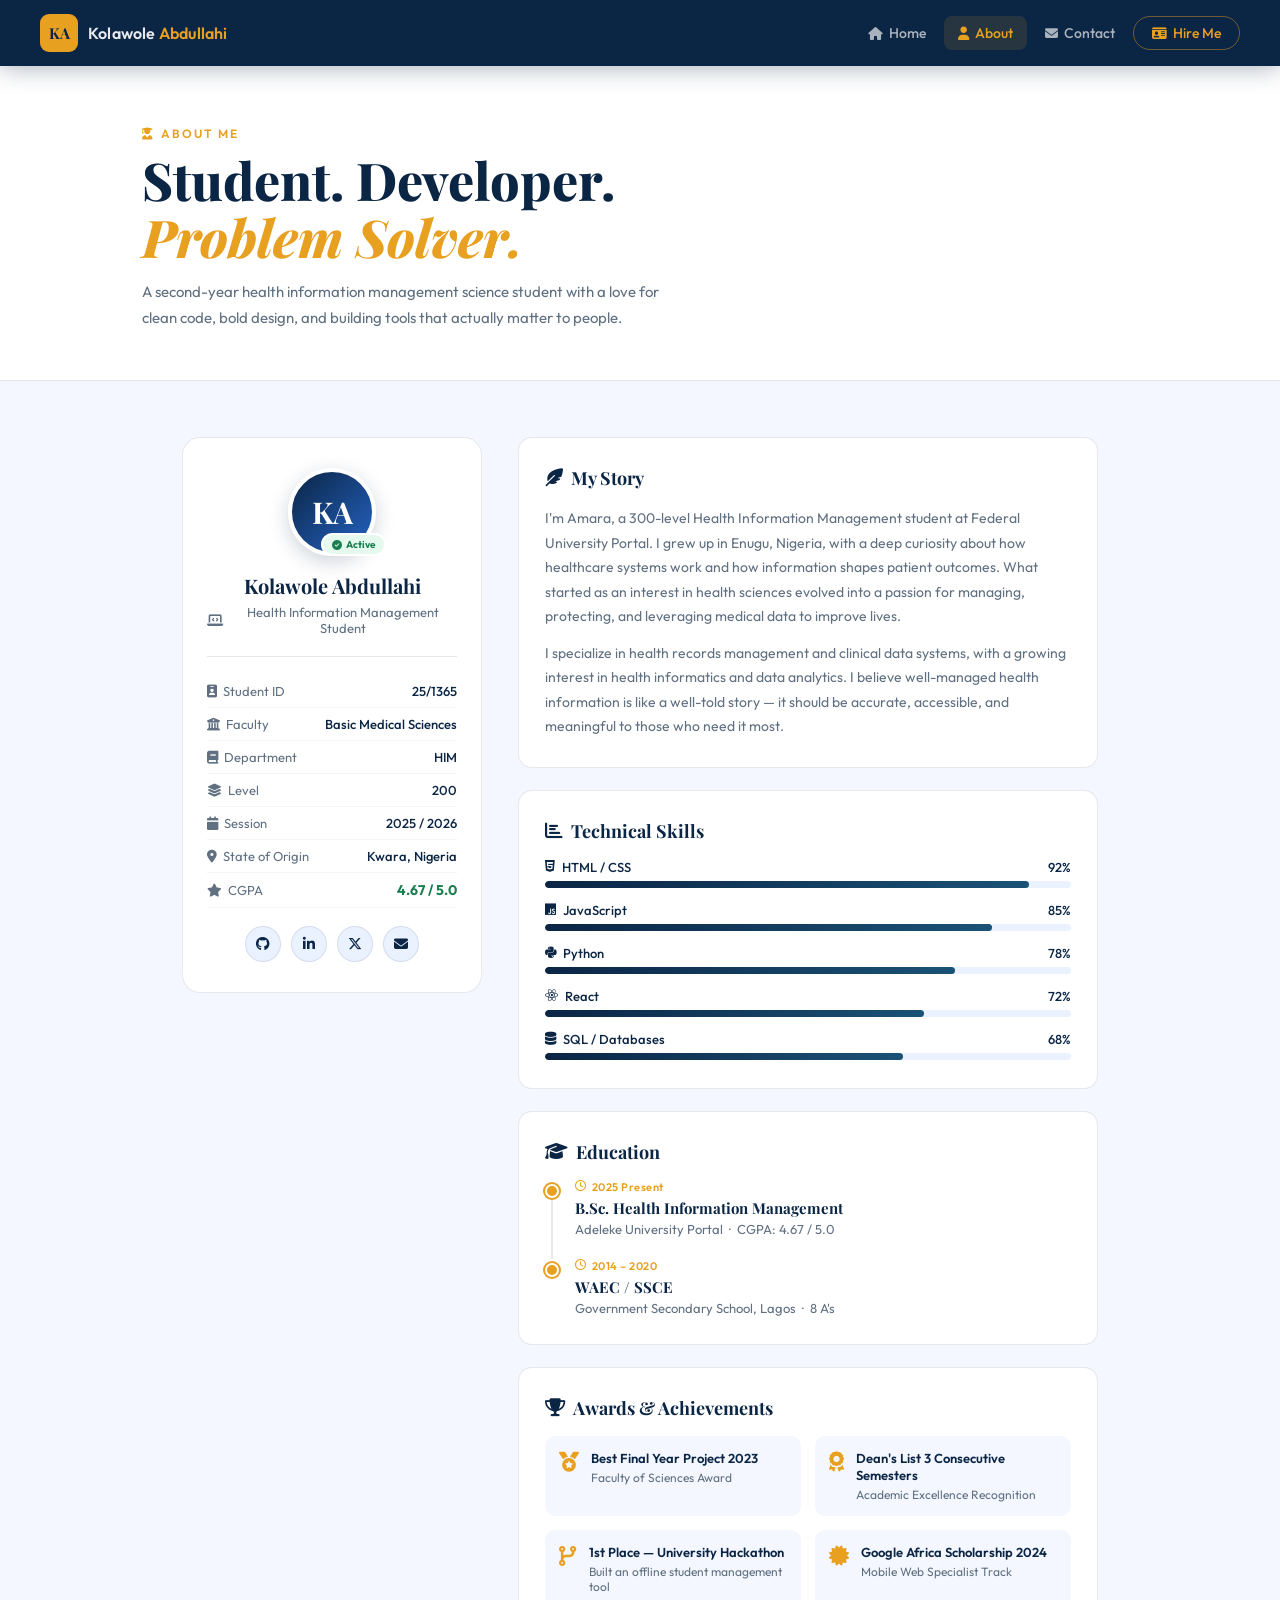
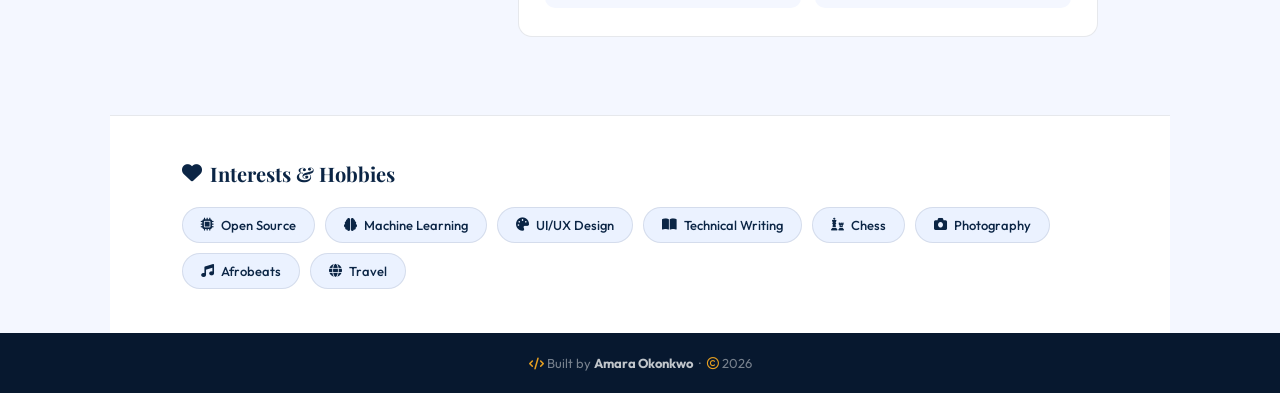
==== about.html @ b5faa494 "first commit" ====
<!DOCTYPE html>
<html lang="en">
<head>
  <meta charset="UTF-8" />
  <meta name="viewport" content="width=device-width, initial-scale=1.0"/>
  <title>About — Amara Okonkwo</title>
  <link rel="stylesheet" href="https://cdnjs.cloudflare.com/ajax/libs/font-awesome/6.5.0/css/all.min.css"/>
  <link href="https://fonts.googleapis.com/css2?family=Playfair+Display:wght@700;800&family=Outfit:wght@300;400;500;600&display=swap" rel="stylesheet"/>
  <link rel="stylesheet" href="style.css"/>
</head>
<body>
 
  <!-- NAV -->
  <nav class="navbar">
    <a href="index.html" class="logo">
      <div class="logo-mark">KA</div>
      <div class="logo-text">Kolawole <span>Abdullahi</span></div>
    </a>
    <ul class="nav-links">
      <li><a href="index.html"><i class="fa-solid fa-house"></i> Home</a></li>
      <li><a href="about.html" class="active"><i class="fa-solid fa-user"></i> About</a></li>
      <li><a href="contact.html"><i class="fa-solid fa-envelope"></i> Contact</a></li>
      <li><a href="contact.html" class="nav-btn"><i class="fa-solid fa-id-card"></i> Hire Me</a></li>
    </ul>
    <button class="burger" id="burger" onclick="toggleNav()" aria-label="Menu">
      <span></span><span></span><span></span>
    </button>
  </nav>
 
  <!-- Mobile Menu -->
  <div class="mobile-nav" id="mobileNav">
    <a href="index.html"><i class="fa-solid fa-house"></i> Home</a>
    <a href="about.html" class="active"><i class="fa-solid fa-user"></i> About</a>
    <a href="contact.html"><i class="fa-solid fa-envelope"></i> Contact</a>
    <div class="mobile-divider"></div>
    <a href="contact.html" class="mobile-btn"><i class="fa-solid fa-id-card"></i> Hire Me</a>
  </div>
 
  <!-- PAGE HERO -->
  <section class="page-hero">
    <div class="container">
      <p class="section-tag"><i class="fa-solid fa-user-graduate"></i> About Me</p>
      <h1 class="page-hero-title">Student. Developer.<br><em>Problem Solver.</em></h1>
      <p class="page-hero-sub">A second-year health information management science student with a love for clean code, bold design, and building tools that actually matter to people.</p>
    </div>
  </section>
 
  <!-- PROFILE SECTION -->
  <section class="profile-section">
    <div class="container profile-grid">
 
      <!-- Left: Identity Card -->
      <div class="profile-left">
        <div class="profile-card">
          <div class="profile-avatar-wrap">
            <div class="profile-avatar">KA</div>
            <div class="status-dot"><i class="fa-solid fa-circle-check"></i> Active</div>
          </div>
          <h2 class="profile-name">Kolawole Abdullahi</h2>
          <p class="profile-role"><i class="fa-solid fa-laptop-code"></i> Health Information Management Student</p>
 
          <div class="profile-details">
            <div class="detail-row">
              <span class="detail-label"><i class="fa-solid fa-id-badge"></i> Student ID</span>
              <span class="detail-val">25/1365</span>
            </div>
            <div class="detail-row">
              <span class="detail-label"><i class="fa-solid fa-building-columns"></i> Faculty</span>
              <span class="detail-val">Basic Medical Sciences</span>
            </div>
            <div class="detail-row">
              <span class="detail-label"><i class="fa-solid fa-book"></i> Department</span>
              <span class="detail-val">HIM</span>
            </div>
            <div class="detail-row">
              <span class="detail-label"><i class="fa-solid fa-layer-group"></i> Level</span>
              <span class="detail-val">200</span>
            </div>
            <div class="detail-row">
              <span class="detail-label"><i class="fa-solid fa-calendar"></i> Session</span>
              <span class="detail-val">2025 / 2026</span>
            </div>
            <div class="detail-row">
              <span class="detail-label"><i class="fa-solid fa-location-dot"></i> State of Origin</span>
              <span class="detail-val">Kwara, Nigeria</span>
            </div>
            <div class="detail-row">
              <span class="detail-label"><i class="fa-solid fa-star"></i> CGPA</span>
              <span class="detail-val cgpa">4.67 / 5.0</span>
            </div>
          </div>
 
          <div class="profile-socials">
            <a href="#" title="GitHub"><i class="fa-brands fa-github"></i></a>
            <a href="#" title="LinkedIn"><i class="fa-brands fa-linkedin-in"></i></a>
            <a href="#" title="Twitter/X"><i class="fa-brands fa-x-twitter"></i></a>
            <a href="mailto:amara@email.com" title="Email"><i class="fa-solid fa-envelope"></i></a>
          </div>
        </div>
      </div>
 
      <!-- Right: Bio & Details -->
      <div class="profile-right">
 
        <div class="bio-block">
          <h3><i class="fa-solid fa-feather-pointed"></i> My Story</h3>
          <p>I'm Amara, a 300-level Health Information Management student at Federal University Portal. I grew up in Enugu, Nigeria, with a deep curiosity about how healthcare systems work and how information shapes patient outcomes. What started as an interest in health sciences evolved into a passion for managing, protecting, and leveraging medical data to improve lives.</p>
<p>I specialize in health records management and clinical data systems, with a growing interest in health informatics and data analytics. I believe well-managed health information is like a well-told story — it should be accurate, accessible, and meaningful to those who need it most.</p>
        </div>
 
        <!-- Skills with progress -->
        <div class="skills-block">
          <h3><i class="fa-solid fa-chart-bar"></i> Technical Skills</h3>
          <div class="skill-bar-list">
            <div class="skill-bar-item">
              <div class="skill-bar-top">
                <span><i class="fa-brands fa-html5"></i> HTML / CSS</span>
                <span>92%</span>
              </div>
              <div class="bar-track"><div class="bar-fill" style="width:92%"></div></div>
            </div>
            <div class="skill-bar-item">
              <div class="skill-bar-top">
                <span><i class="fa-brands fa-js"></i> JavaScript</span>
                <span>85%</span>
              </div>
              <div class="bar-track"><div class="bar-fill" style="width:85%"></div></div>
            </div>
            <div class="skill-bar-item">
              <div class="skill-bar-top">
                <span><i class="fa-brands fa-python"></i> Python</span>
                <span>78%</span>
              </div>
              <div class="bar-track"><div class="bar-fill" style="width:78%"></div></div>
            </div>
            <div class="skill-bar-item">
              <div class="skill-bar-top">
                <span><i class="fa-brands fa-react"></i> React</span>
                <span>72%</span>
              </div>
              <div class="bar-track"><div class="bar-fill" style="width:72%"></div></div>
            </div>
            <div class="skill-bar-item">
              <div class="skill-bar-top">
                <span><i class="fa-solid fa-database"></i> SQL / Databases</span>
                <span>68%</span>
              </div>
              <div class="bar-track"><div class="bar-fill" style="width:68%"></div></div>
            </div>
          </div>
        </div>
 
        <!-- Education -->
        <div class="edu-block">
          <h3><i class="fa-solid fa-graduation-cap"></i> Education</h3>
          <div class="timeline">
            <div class="tl-item">
              <div class="tl-dot"></div>
              <div class="tl-body">
                <span class="tl-year"><i class="fa-regular fa-clock"></i> 2025  Present</span>
                <h4>B.Sc. Health Information Management</h4>
                <p>Adeleke University Portal &nbsp;·&nbsp; CGPA: 4.67 / 5.0</p>
              </div>
            </div>
            <div class="tl-item">
              <div class="tl-dot"></div>
              <div class="tl-body">
                <span class="tl-year"><i class="fa-regular fa-clock"></i> 2014 – 2020</span>
                <h4>WAEC / SSCE</h4>
                <p>Government Secondary School, Lagos &nbsp;·&nbsp; 8 A's</p>
              </div>
            </div>
          </div>
        </div>
 
        <!-- Achievements -->
        <div class="achieve-block">
          <h3><i class="fa-solid fa-trophy"></i> Awards & Achievements</h3>
          <div class="achieve-grid">
            <div class="achieve-item">
              <i class="fa-solid fa-medal"></i>
              <div>
                <h4>Best Final Year Project 2023</h4>
                <p>Faculty of Sciences Award</p>
              </div>
            </div>
            <div class="achieve-item">
              <i class="fa-solid fa-award"></i>
              <div>
                <h4>Dean's List  3 Consecutive Semesters</h4>
                <p>Academic Excellence Recognition</p>
              </div>
            </div>
            <div class="achieve-item">
              <i class="fa-solid fa-code-branch"></i>
              <div>
                <h4>1st Place — University Hackathon</h4>
                <p>Built an offline student management tool</p>
              </div>
            </div>
            <div class="achieve-item">
              <i class="fa-solid fa-certificate"></i>
              <div>
                <h4>Google Africa Scholarship 2024</h4>
                <p>Mobile Web Specialist Track</p>
              </div>
            </div>
          </div>
        </div>
 
      </div>
    </div>
  </section>
 
  <!-- INTERESTS -->
  <section class="interests-section">
    <div class="container">
      <h3><i class="fa-solid fa-heart"></i> Interests & Hobbies</h3>
      <div class="interests-grid">
        <div class="interest-chip"><i class="fa-solid fa-microchip"></i> Open Source</div>
        <div class="interest-chip"><i class="fa-solid fa-brain"></i> Machine Learning</div>
        <div class="interest-chip"><i class="fa-solid fa-palette"></i> UI/UX Design</div>
        <div class="interest-chip"><i class="fa-solid fa-book-open"></i> Technical Writing</div>
        <div class="interest-chip"><i class="fa-solid fa-chess"></i> Chess</div>
        <div class="interest-chip"><i class="fa-solid fa-camera"></i> Photography</div>
        <div class="interest-chip"><i class="fa-solid fa-music"></i> Afrobeats</div>
        <div class="interest-chip"><i class="fa-solid fa-globe"></i> Travel</div>
      </div>
    </div>
  </section>
 
  <footer class="footer">
    <p><i class="fa-solid fa-code"></i> Built by <strong>Amara Okonkwo</strong> &nbsp;·&nbsp; <i class="fa-regular fa-copyright"></i> 2026</p>
  </footer>
 
  <script src="nav.js"></script>
</body>
</html>
---- style.css ----
/* ═══════════════════════════════════════════
   STUDENT PORTFOLIO — SHARED STYLESHEET
   ═══════════════════════════════════════════ */
 
   @import url('https://fonts.googleapis.com/css2?family=Playfair+Display:wght@700;800&family=Outfit:wght@300;400;500;600&display=swap');
 
   *, *::before, *::after { margin: 0; padding: 0; box-sizing: border-box; }
    
   :root {
     --navy:       #0B2545;
     --blue:       #1A5276;
     --accent:     #E8A020;
     --accent-lt:  #f5b942;
     --light:      #EBF2FF;
     --white:      #ffffff;
     --bg:         #F4F7FF;
     --text:       #0D1B2A;
     --muted:      #607080;
     --border:     rgba(11,37,69,0.1);
     --nav-h:      66px;
     --radius:     14px;
     --shadow:     0 6px 28px rgba(11,37,69,0.1);
   }
    
   html { scroll-behavior: smooth; }
    
   body {
     font-family: 'Outfit', sans-serif;
     background: var(--bg);
     color: var(--text);
     min-height: 100vh;
   }
    
   a { text-decoration: none; color: inherit; }
    
   .container {
     max-width: 1060px;
     margin: 0 auto;
     padding: 0 2rem;
   }
    
   /* ─── NAVBAR ─── */
   .navbar {
     height: var(--nav-h);
     background: var(--navy);
     display: flex;
     align-items: center;
     justify-content: space-between;
     padding: 0 2.5rem;
     position: sticky;
     top: 0;
     z-index: 1000;
     box-shadow: 0 2px 24px rgba(11,37,69,0.35);
   }
    
   .logo {
     display: flex;
     align-items: center;
     gap: 10px;
   }
    
   .logo-mark {
     width: 38px;
     height: 38px;
     background: var(--accent);
     border-radius: 9px;
     display: flex;
     align-items: center;
     justify-content: center;
     font-family: 'Playfair Display', serif;
     font-weight: 700;
     font-size: 15px;
     color: var(--navy);
     flex-shrink: 0;
   }
    
   .logo-text {
     font-family: 'Outfit', sans-serif;
     font-weight: 600;
     font-size: 16px;
     color: rgba(255,255,255,0.9);
     letter-spacing: 0.2px;
   }
    
   .logo-text span {
     color: var(--accent);
   }
    
   .nav-links {
     display: flex;
     align-items: center;
     gap: 4px;
     list-style: none;
   }
    
   .nav-links a {
     font-size: 14px;
     font-weight: 500;
     color: rgba(255,255,255,0.65);
     padding: 8px 14px;
     border-radius: 8px;
     transition: all 0.2s;
     display: flex;
     align-items: center;
     gap: 6px;
   }
    
   .nav-links a i { font-size: 13px; }
    
   .nav-links a:hover {
     color: var(--white);
     background: rgba(255,255,255,0.08);
   }
    
   .nav-links a.active {
     color: var(--accent);
     background: rgba(232,160,32,0.12);
   }
    
   .nav-btn {
     border: 1px solid rgba(232,160,32,0.45) !important;
     color: var(--accent) !important;
     border-radius: 50px !important;
     padding: 7px 18px !important;
   }
    
   .nav-btn:hover {
     background: var(--accent) !important;
     color: var(--navy) !important;
     border-color: var(--accent) !important;
   }
    
   .active-btn {
     background: var(--accent) !important;
     color: var(--navy) !important;
     border-color: var(--accent) !important;
   }
    
   /* Hamburger */
   .burger {
     display: none;
     flex-direction: column;
     gap: 5px;
     background: none;
     border: none;
     cursor: pointer;
     padding: 8px;
     border-radius: 8px;
     transition: background 0.2s;
   }
    
   .burger:hover { background: rgba(255,255,255,0.08); }
    
   .burger span {
     display: block;
     width: 22px;
     height: 2px;
     background: var(--white);
     border-radius: 2px;
     transition: all 0.3s ease;
     transform-origin: center;
   }
    
   .burger.open span:nth-child(1) { transform: translateY(7px) rotate(45deg); }
   .burger.open span:nth-child(2) { opacity: 0; transform: scaleX(0); }
   .burger.open span:nth-child(3) { transform: translateY(-7px) rotate(-45deg); }
    
   /* Mobile Nav */
   .mobile-nav {
     display: none;
     flex-direction: column;
     gap: 4px;
     background: var(--navy);
     padding: 14px 1.5rem 24px;
     border-top: 1px solid rgba(255,255,255,0.07);
     position: fixed;
     top: var(--nav-h);
     left: 0; right: 0;
     z-index: 999;
     animation: slideDown 0.22s ease;
   }
    
   .mobile-nav.open { display: flex; }
    
   @keyframes slideDown {
     from { opacity: 0; transform: translateY(-6px); }
     to   { opacity: 1; transform: translateY(0); }
   }
    
   .mobile-nav a {
     font-size: 15px;
     font-weight: 500;
     color: rgba(255,255,255,0.72);
     padding: 13px 14px;
     border-radius: 10px;
     display: flex;
     align-items: center;
     gap: 10px;
     transition: all 0.2s;
   }
    
   .mobile-nav a:hover, .mobile-nav a.active {
     background: rgba(255,255,255,0.08);
     color: var(--white);
   }
    
   .mobile-nav a.active { color: var(--accent); }
    
   .mobile-divider {
     height: 1px;
     background: rgba(255,255,255,0.08);
     margin: 6px 0;
   }
    
   .mobile-btn {
     background: rgba(232,160,32,0.12) !important;
     border: 1px solid rgba(232,160,32,0.4) !important;
     color: var(--accent) !important;
     border-radius: 50px !important;
     justify-content: center !important;
   }
    
   /* ─── BUTTONS ─── */
   .btn-primary {
     display: inline-flex;
     align-items: center;
     gap: 8px;
     background: var(--accent);
     color: var(--navy);
     font-family: 'Outfit', sans-serif;
     font-size: 14px;
     font-weight: 600;
     padding: 12px 26px;
     border-radius: 50px;
     border: none;
     cursor: pointer;
     transition: all 0.2s;
     letter-spacing: 0.2px;
   }
    
   .btn-primary:hover {
     background: var(--accent-lt);
     transform: translateY(-2px);
     box-shadow: 0 8px 24px rgba(232,160,32,0.3);
   }
    
   .btn-ghost {
     display: inline-flex;
     align-items: center;
     gap: 8px;
     background: transparent;
     color: var(--white);
     font-family: 'Outfit', sans-serif;
     font-size: 14px;
     font-weight: 500;
     padding: 12px 26px;
     border-radius: 50px;
     border: 1px solid rgba(255,255,255,0.35);
     cursor: pointer;
     transition: all 0.2s;
   }
    
   .btn-ghost:hover {
     background: rgba(255,255,255,0.1);
     border-color: rgba(255,255,255,0.6);
   }
    
   /* ─── SECTION LABELS ─── */
   .section-tag {
     font-size: 12px;
     font-weight: 600;
     letter-spacing: 2px;
     text-transform: uppercase;
     color: var(--accent);
     display: flex;
     align-items: center;
     gap: 6px;
     margin-bottom: 10px;
   }
    
   .section-title {
     font-family: 'Playfair Display', serif;
     font-size: clamp(26px, 4vw, 36px);
     font-weight: 700;
     color: var(--navy);
     line-height: 1.2;
     margin-bottom: 12px;
   }
    
   /* ─── HOME: HERO ─── */
   .hero {
     background: linear-gradient(140deg, var(--navy) 0%, #1a3a6e 55%, #1A5276 100%);
     padding: 80px 2.5rem 90px;
     position: relative;
     overflow: hidden;
   }
    
   .hero-bg-shapes { position: absolute; inset: 0; pointer-events: none; }
    
   .shape {
     position: absolute;
     border-radius: 50%;
     opacity: 0.07;
     background: var(--accent);
   }
    
   .shape-1 { width: 360px; height: 360px; top: -80px; right: -60px; }
   .shape-2 { width: 200px; height: 200px; bottom: -50px; left: 8%; background: #fff; }
    
   .hero-inner {
     max-width: 1060px;
     margin: 0 auto;
     display: grid;
     grid-template-columns: 1.1fr 0.9fr;
     gap: 60px;
     align-items: center;
     position: relative;
     z-index: 1;
   }
    
   .hero-tag {
     display: inline-flex;
     align-items: center;
     gap: 7px;
     font-size: 12px;
     font-weight: 600;
     letter-spacing: 1.5px;
     text-transform: uppercase;
     color: var(--accent-lt);
     background: rgba(232,160,32,0.15);
     border: 1px solid rgba(232,160,32,0.3);
     padding: 5px 14px;
     border-radius: 50px;
     margin-bottom: 22px;
   }
    
   .hero-content h1 {
     font-family: 'Playfair Display', serif;
     font-size: clamp(38px, 5.5vw, 62px);
     font-weight: 800;
     color: var(--white);
     line-height: 1.1;
     margin-bottom: 20px;
   }
    
   .hero-content h1 em {
     font-style: italic;
     color: var(--accent);
   }
    
   .hero-sub {
     font-size: 15px;
     color: rgba(255,255,255,0.68);
     line-height: 1.75;
     max-width: 480px;
     margin-bottom: 34px;
   }
    
   .hero-actions {
     display: flex;
     gap: 12px;
     flex-wrap: wrap;
     margin-bottom: 30px;
   }
    
   .hero-socials {
     display: flex;
     gap: 10px;
   }
    
   .hero-socials a {
     width: 38px;
     height: 38px;
     border-radius: 50%;
     background: rgba(255,255,255,0.08);
     border: 1px solid rgba(255,255,255,0.15);
     display: flex;
     align-items: center;
     justify-content: center;
     color: rgba(255,255,255,0.65);
     font-size: 15px;
     transition: all 0.2s;
   }
    
   .hero-socials a:hover {
     background: var(--accent);
     color: var(--navy);
     border-color: var(--accent);
   }
    
   /* ─── HERO PHOTO ─── */
   .hero-photo-wrap {
     display: flex;
     flex-direction: column;
     gap: 14px;
     align-items: center;
   }
    
   .hero-photo-frame {
     position: relative;
     width: 300px;
     height: 360px;
     border-radius: 24px;
     overflow: hidden;
     box-shadow: 0 30px 70px rgba(0,0,0,0.4);
     border: 3px solid rgba(255,255,255,0.15);
     background: rgba(255,255,255,0.05);
     flex-shrink: 0;
   }
    
   /* Decorative corner accent */
   .hero-photo-frame::before {
     content: '';
     position: absolute;
     top: -2px; right: -2px;
     width: 60px; height: 60px;
     border-top: 4px solid var(--accent);
     border-right: 4px solid var(--accent);
     border-radius: 0 24px 0 0;
     z-index: 2;
     pointer-events: none;
   }
    
   .hero-photo-frame::after {
     content: '';
     position: absolute;
     bottom: -2px; left: -2px;
     width: 60px; height: 60px;
     border-bottom: 4px solid var(--accent);
     border-left: 4px solid var(--accent);
     border-radius: 0 0 0 24px;
     z-index: 2;
     pointer-events: none;
   }
    
   .hero-photo {
     width: 100%;
     height: 100%;
     object-fit: cover;
     object-position: top center;
     display: block;
   }
    
   /* Shown when photo is missing */
   .hero-photo-placeholder {
     display: none;
     flex-direction: column;
     align-items: center;
     justify-content: center;
     height: 100%;
     gap: 10px;
     color: rgba(255,255,255,0.5);
     text-align: center;
     padding: 20px;
   }
    
   .hero-photo-placeholder i {
     font-size: 40px;
     color: var(--accent);
     opacity: 0.7;
   }
    
   .hero-photo-placeholder span {
     font-size: 13px;
     font-weight: 500;
     color: rgba(255,255,255,0.65);
   }
    
   .hero-photo-placeholder small {
     font-size: 11px;
     color: rgba(255,255,255,0.38);
   }
    
   .hero-photo-placeholder code {
     background: rgba(255,255,255,0.1);
     padding: 2px 6px;
     border-radius: 4px;
     font-family: monospace;
     font-size: 11px;
     color: var(--accent-lt);
   }
    
   /* Badge overlaid on photo */
   .photo-badge {
     position: absolute;
     bottom: 14px;
     left: 50%;
     transform: translateX(-50%);
     background: rgba(22, 101, 52, 0.92);
     backdrop-filter: blur(6px);
     color: #bbf7d0;
     font-size: 11px;
     font-weight: 700;
     padding: 6px 14px;
     border-radius: 50px;
     white-space: nowrap;
     display: flex;
     align-items: center;
     gap: 5px;
     z-index: 3;
   }
    
   /* Mini ID info strip below photo */
   .hero-id-mini {
     background: rgba(255,255,255,0.08);
     border: 1px solid rgba(255,255,255,0.12);
     border-radius: 14px;
     padding: 14px 18px;
     display: flex;
     gap: 20px;
     width: 100%;
     max-width: 300px;
     justify-content: space-between;
   }
    
   .id-mini-left, .id-mini-right {
     display: flex;
     flex-direction: column;
     gap: 3px;
   }
    
   .id-mini-label {
     font-size: 10px;
     font-weight: 600;
     letter-spacing: 0.8px;
     text-transform: uppercase;
     color: rgba(255,255,255,0.45);
     display: flex;
     align-items: center;
     gap: 4px;
   }
    
   .hero-id-mini strong {
     font-size: 13px;
     font-weight: 600;
     color: var(--white);
   }
    
   /* ─── SKILLS SECTION ─── */
   .skills-section {
     background: var(--white);
     padding: 50px 0;
     border-bottom: 1px solid var(--border);
   }
    
   .skills-grid {
     display: flex;
     flex-wrap: wrap;
     gap: 10px;
     margin-top: 24px;
   }
    
   .skill-chip {
     display: inline-flex;
     align-items: center;
     gap: 7px;
     background: var(--light);
     color: var(--navy);
     font-size: 13px;
     font-weight: 600;
     padding: 9px 18px;
     border-radius: 50px;
     border: 1px solid rgba(11,37,69,0.1);
     transition: all 0.2s;
     cursor: default;
   }
    
   .skill-chip:hover {
     background: var(--navy);
     color: var(--white);
     border-color: var(--navy);
   }
    
   /* ─── PROJECTS ─── */
   .projects-section {
     padding: 64px 0;
   }
    
   .projects-grid {
     display: grid;
     grid-template-columns: repeat(auto-fit, minmax(280px, 1fr));
     gap: 22px;
     margin-top: 36px;
   }
    
   .project-card {
     background: var(--white);
     border-radius: var(--radius);
     border: 1px solid var(--border);
     overflow: hidden;
     transition: transform 0.2s, box-shadow 0.2s;
     display: flex;
     flex-direction: column;
   }
    
   .project-card:hover {
     transform: translateY(-4px);
     box-shadow: var(--shadow);
   }
    
   /* Project thumbnail */
   .project-thumb {
     position: relative;
     width: 100%;
     height: 180px;
     background: var(--light);
     overflow: hidden;
   }
    
   .project-thumb img {
     width: 100%;
     height: 100%;
     object-fit: cover;
     display: block;
     transition: transform 0.35s ease;
   }
    
   .project-card:hover .project-thumb img {
     transform: scale(1.04);
   }
    
   /* Shown when no screenshot provided */
   .project-thumb-placeholder {
     display: none;
     flex-direction: column;
     align-items: center;
     justify-content: center;
     height: 100%;
     gap: 8px;
     color: var(--muted);
     background: var(--light);
   }
    
   .project-thumb-placeholder i { font-size: 30px; color: var(--navy); opacity: 0.3; }
   .project-thumb-placeholder span { font-size: 12px; font-weight: 500; opacity: 0.6; }
    
   /* Category icon badge on thumbnail */
   .project-thumb-icon {
     position: absolute;
     top: 12px; right: 12px;
     width: 36px; height: 36px;
     background: var(--navy);
     color: var(--white);
     border-radius: 9px;
     display: flex;
     align-items: center;
     justify-content: center;
     font-size: 15px;
     box-shadow: 0 4px 12px rgba(11,37,69,0.3);
     z-index: 1;
   }
    
   .project-body {
     padding: 22px 22px 20px;
     flex: 1;
     display: flex;
     flex-direction: column;
   }
    
   .project-body h3 {
     font-family: 'Playfair Display', serif;
     font-size: 18px;
     font-weight: 700;
     color: var(--navy);
     margin-bottom: 9px;
   }
    
   .project-body p {
     font-size: 13px;
     color: var(--muted);
     line-height: 1.65;
     margin-bottom: 16px;
     flex: 1;
   }
    
   .project-tags {
     display: flex;
     flex-wrap: wrap;
     gap: 6px;
     margin-bottom: 16px;
   }
    
   .project-tags span {
     font-size: 11px;
     font-weight: 600;
     background: var(--light);
     color: var(--blue);
     padding: 3px 10px;
     border-radius: 50px;
   }
    
   .project-link {
     font-size: 13px;
     font-weight: 600;
     color: var(--accent);
     display: inline-flex;
     align-items: center;
     gap: 6px;
     transition: gap 0.2s;
   }
    
   .project-link:hover { gap: 10px; }
    
   /* ─── CTA BANNER ─── */
   .cta-banner {
     background: var(--navy);
     padding: 50px 2.5rem;
   }
    
   .cta-inner {
     display: flex;
     align-items: center;
     justify-content: space-between;
     gap: 24px;
     flex-wrap: wrap;
   }
    
   .cta-inner h2 {
     font-family: 'Playfair Display', serif;
     font-size: 24px;
     font-weight: 700;
     color: var(--white);
     margin-bottom: 6px;
     display: flex;
     align-items: center;
     gap: 10px;
   }
    
   .cta-inner p {
     font-size: 14px;
     color: rgba(255,255,255,0.6);
   }
    
   /* ─── PAGE HERO (About / Contact) ─── */
   .page-hero {
     background: var(--white);
     border-bottom: 1px solid var(--border);
     padding: 60px 2.5rem 50px;
   }
    
   .contact-hero {
     background: linear-gradient(140deg, var(--navy) 0%, #1a3a6e 100%);
     border: none;
   }
    
   .contact-hero .section-tag { color: var(--accent-lt); }
    
   .page-hero-title {
     font-family: 'Playfair Display', serif;
     font-size: clamp(32px, 5vw, 52px);
     font-weight: 800;
     color: var(--navy);
     line-height: 1.1;
     margin-bottom: 14px;
   }
    
   .contact-hero .page-hero-title { color: var(--white); }
    
   .page-hero-title em {
     font-style: italic;
     color: var(--accent);
   }
    
   .page-hero-sub {
     font-size: 15px;
     color: var(--muted);
     line-height: 1.7;
     max-width: 540px;
   }
    
   .contact-hero .page-hero-sub { color: rgba(255,255,255,0.65); }
    
   /* ─── ABOUT: PROFILE SECTION ─── */
   .profile-section {
     padding: 56px 2.5rem;
     max-width: 1060px;
     margin: 0 auto;
   }
    
   .profile-grid {
     display: grid;
     grid-template-columns: 300px 1fr;
     gap: 36px;
     align-items: start;
   }
    
   .profile-card {
     background: var(--white);
     border-radius: 18px;
     padding: 30px 24px;
     border: 1px solid var(--border);
     text-align: center;
     position: sticky;
     top: calc(var(--nav-h) + 20px);
   }
    
   .profile-avatar-wrap { position: relative; display: inline-block; margin-bottom: 16px; }
    
   .profile-avatar {
     width: 88px;
     height: 88px;
     border-radius: 50%;
     background: linear-gradient(135deg, var(--navy), #2563c4);
     display: flex;
     align-items: center;
     justify-content: center;
     font-family: 'Playfair Display', serif;
     font-weight: 700;
     font-size: 30px;
     color: var(--white);
     border: 4px solid var(--white);
     box-shadow: 0 6px 20px rgba(11,37,69,0.2);
     margin: 0 auto;
   }
    
   .status-dot {
     position: absolute;
     bottom: 0; right: -10px;
     background: #e6f9ef;
     color: #1a7f4f;
     font-size: 10px;
     font-weight: 700;
     padding: 3px 9px;
     border-radius: 50px;
     display: flex;
     align-items: center;
     gap: 4px;
     border: 2px solid var(--white);
     white-space: nowrap;
   }
    
   .profile-name {
     font-family: 'Playfair Display', serif;
     font-size: 20px;
     font-weight: 700;
     color: var(--navy);
     margin-bottom: 5px;
   }
    
   .profile-role {
     font-size: 13px;
     color: var(--muted);
     display: flex;
     align-items: center;
     justify-content: center;
     gap: 6px;
     margin-bottom: 20px;
   }
    
   .profile-details { text-align: left; border-top: 1px solid var(--border); padding-top: 18px; margin-bottom: 18px; }
    
   .detail-row {
     display: flex;
     justify-content: space-between;
     align-items: center;
     padding: 8px 0;
     border-bottom: 1px solid rgba(11,37,69,0.05);
     font-size: 13px;
     gap: 8px;
   }
    
   .detail-label {
     color: var(--muted);
     display: flex;
     align-items: center;
     gap: 6px;
     white-space: nowrap;
   }
    
   .detail-val { font-weight: 500; color: var(--navy); text-align: right; }
   .detail-val.cgpa { color: #1a7f4f; font-weight: 700; font-size: 14px; }
    
   .profile-socials {
     display: flex;
     justify-content: center;
     gap: 10px;
     margin-top: 4px;
   }
    
   .profile-socials a {
     width: 36px;
     height: 36px;
     border-radius: 50%;
     background: var(--light);
     display: flex;
     align-items: center;
     justify-content: center;
     color: var(--navy);
     font-size: 14px;
     transition: all 0.2s;
     border: 1px solid var(--border);
   }
    
   .profile-socials a:hover {
     background: var(--navy);
     color: var(--white);
   }
    
   /* Right column blocks */
   .bio-block, .skills-block, .edu-block, .achieve-block {
     background: var(--white);
     border-radius: var(--radius);
     padding: 28px 26px;
     border: 1px solid var(--border);
     margin-bottom: 22px;
   }
    
   .bio-block h3, .skills-block h3, .edu-block h3, .achieve-block h3 {
     font-family: 'Playfair Display', serif;
     font-size: 18px;
     font-weight: 700;
     color: var(--navy);
     margin-bottom: 16px;
     display: flex;
     align-items: center;
     gap: 8px;
   }
    
   .bio-block p {
     font-size: 14px;
     color: var(--muted);
     line-height: 1.75;
     margin-bottom: 12px;
   }
    
   .bio-block p:last-child { margin-bottom: 0; }
    
   /* Skill bars */
   .skill-bar-list { display: flex; flex-direction: column; gap: 14px; }
    
   .skill-bar-item {}
    
   .skill-bar-top {
     display: flex;
     justify-content: space-between;
     font-size: 13px;
     font-weight: 500;
     color: var(--navy);
     margin-bottom: 6px;
   }
    
   .skill-bar-top span {
     display: flex;
     align-items: center;
     gap: 7px;
   }
    
   .bar-track {
     height: 7px;
     background: var(--light);
     border-radius: 50px;
     overflow: hidden;
   }
    
   .bar-fill {
     height: 100%;
     background: linear-gradient(90deg, var(--navy), var(--blue));
     border-radius: 50px;
     transition: width 1s ease;
   }
    
   /* Timeline */
   .timeline { display: flex; flex-direction: column; gap: 0; }
    
   .tl-item {
     display: flex;
     gap: 16px;
     padding-bottom: 22px;
     position: relative;
   }
    
   .tl-item:last-child { padding-bottom: 0; }
    
   .tl-dot {
     width: 14px;
     height: 14px;
     background: var(--accent);
     border-radius: 50%;
     flex-shrink: 0;
     margin-top: 4px;
     border: 2px solid var(--white);
     box-shadow: 0 0 0 2px var(--accent);
     position: relative;
     z-index: 1;
   }
    
   .tl-item:not(:last-child)::after {
     content: '';
     position: absolute;
     left: 6px;
     top: 18px;
     bottom: 0;
     width: 2px;
     background: var(--border);
   }
    
   .tl-year {
     font-size: 11px;
     font-weight: 600;
     color: var(--accent);
     letter-spacing: 0.5px;
     display: flex;
     align-items: center;
     gap: 5px;
     margin-bottom: 4px;
   }
    
   .tl-body h4 {
     font-family: 'Playfair Display', serif;
     font-size: 15px;
     font-weight: 700;
     color: var(--navy);
     margin-bottom: 3px;
   }
    
   .tl-body p { font-size: 13px; color: var(--muted); }
    
   /* Achievements */
   .achieve-grid {
     display: grid;
     grid-template-columns: 1fr 1fr;
     gap: 14px;
   }
    
   .achieve-item {
     display: flex;
     gap: 12px;
     align-items: flex-start;
     padding: 14px;
     background: var(--bg);
     border-radius: 10px;
   }
    
   .achieve-item > i {
     font-size: 20px;
     color: var(--accent);
     flex-shrink: 0;
     margin-top: 2px;
   }
    
   .achieve-item h4 {
     font-size: 13px;
     font-weight: 600;
     color: var(--navy);
     margin-bottom: 3px;
     line-height: 1.3;
   }
    
   .achieve-item p { font-size: 12px; color: var(--muted); }
    
   /* Interests */
   .interests-section {
     background: var(--white);
     border-top: 1px solid var(--border);
     padding: 44px 2.5rem;
     max-width: 1060px;
     margin: 0 auto;
   }
    
   .interests-section h3 {
     font-family: 'Playfair Display', serif;
     font-size: 20px;
     font-weight: 700;
     color: var(--navy);
     margin-bottom: 20px;
     display: flex;
     align-items: center;
     gap: 8px;
   }
    
   .interests-grid {
     display: flex;
     flex-wrap: wrap;
     gap: 10px;
   }
    
   .interest-chip {
     display: inline-flex;
     align-items: center;
     gap: 7px;
     background: var(--light);
     color: var(--navy);
     font-size: 13px;
     font-weight: 500;
     padding: 9px 18px;
     border-radius: 50px;
     border: 1px solid var(--border);
     transition: all 0.2s;
     cursor: default;
   }
    
   .interest-chip:hover {
     background: var(--accent);
     color: var(--navy);
     border-color: var(--accent);
   }
    
   /* ─── CONTACT PAGE ─── */
   .contact-body {
     padding: 56px 2.5rem;
     max-width: 1060px;
     margin: 0 auto;
   }
    
   .contact-grid {
     display: grid;
     grid-template-columns: 300px 1fr;
     gap: 32px;
     align-items: start;
   }
    
   .info-card {
     background: var(--white);
     border-radius: var(--radius);
     padding: 26px 22px;
     border: 1px solid var(--border);
     margin-bottom: 18px;
   }
    
   .info-card h3 {
     font-family: 'Playfair Display', serif;
     font-size: 17px;
     font-weight: 700;
     color: var(--navy);
     margin-bottom: 18px;
     display: flex;
     align-items: center;
     gap: 8px;
   }
    
   .info-row {
     display: flex;
     gap: 14px;
     align-items: flex-start;
     margin-bottom: 16px;
   }
    
   .info-row:last-child { margin-bottom: 0; }
    
   .info-icon {
     width: 38px;
     height: 38px;
     background: var(--light);
     border-radius: 9px;
     display: flex;
     align-items: center;
     justify-content: center;
     color: var(--navy);
     font-size: 15px;
     flex-shrink: 0;
   }
    
   .info-label {
     font-size: 11px;
     font-weight: 600;
     color: var(--muted);
     text-transform: uppercase;
     letter-spacing: 0.5px;
     margin-bottom: 3px;
   }
    
   .info-val {
     font-size: 13px;
     font-weight: 500;
     color: var(--navy);
     line-height: 1.4;
   }
    
   /* Social links */
   .social-link-list { display: flex; flex-direction: column; gap: 10px; }
    
   .social-link-row {
     display: flex;
     align-items: center;
     gap: 12px;
     padding: 10px;
     border-radius: 10px;
     transition: background 0.2s;
   }
    
   .social-link-row:hover { background: var(--bg); }
    
   .social-icon {
     width: 36px;
     height: 36px;
     border-radius: 9px;
     display: flex;
     align-items: center;
     justify-content: center;
     font-size: 15px;
     color: var(--white);
     flex-shrink: 0;
   }
    
   .social-icon.github  { background: #1a1a1a; }
   .social-icon.linkedin { background: #0A66C2; }
   .social-icon.twitter { background: #000; }
    
   .arrow-ext { margin-left: auto; font-size: 11px; color: var(--muted); }
    
   /* Availability card */
   .availability-card { position: relative; overflow: hidden; }
    
   .avail-dot {
     position: absolute;
     top: 18px; right: 18px;
     width: 10px; height: 10px;
     background: #22c55e;
     border-radius: 50%;
     animation: pulse 2s infinite;
   }
    
   @keyframes pulse {
     0%, 100% { box-shadow: 0 0 0 0 rgba(34,197,94,0.4); }
     50%       { box-shadow: 0 0 0 6px rgba(34,197,94,0); }
   }
    
   .availability-card h4 {
     font-size: 14px;
     font-weight: 600;
     color: var(--navy);
     display: flex;
     align-items: center;
     gap: 7px;
     color: #1a7f4f;
     margin-bottom: 8px;
   }
    
   .availability-card p {
     font-size: 13px;
     color: var(--muted);
     line-height: 1.6;
   }
    
   /* Contact Form */
   .form-card {
     background: var(--white);
     border-radius: 20px;
     padding: 36px 32px;
     border: 1px solid var(--border);
   }
    
   .form-card h3 {
     font-family: 'Playfair Display', serif;
     font-size: 22px;
     font-weight: 700;
     color: var(--navy);
     margin-bottom: 6px;
     display: flex;
     align-items: center;
     gap: 9px;
   }
    
   .form-subtext {
     font-size: 14px;
     color: var(--muted);
     margin-bottom: 24px;
   }
    
   .form-row-2 {
     display: grid;
     grid-template-columns: 1fr 1fr;
     gap: 14px;
   }
    
   .field-group {
     margin-bottom: 18px;
   }
    
   .field-group label {
     display: flex;
     align-items: center;
     gap: 6px;
     font-size: 12px;
     font-weight: 600;
     color: var(--navy);
     letter-spacing: 0.5px;
     text-transform: uppercase;
     margin-bottom: 8px;
   }
    
   .field-group input,
   .field-group select,
   .field-group textarea {
     width: 100%;
     padding: 12px 14px;
     border: 1px solid rgba(11,37,69,0.15);
     border-radius: 10px;
     font-family: 'Outfit', sans-serif;
     font-size: 14px;
     color: var(--text);
     background: #f8faff;
     outline: none;
     transition: border-color 0.2s, box-shadow 0.2s;
     appearance: none;
   }
    
   .field-group input:focus,
   .field-group select:focus,
   .field-group textarea:focus {
     border-color: var(--blue);
     box-shadow: 0 0 0 3px rgba(26,82,118,0.1);
     background: var(--white);
   }
    
   .field-group textarea { resize: vertical; min-height: 120px; }
    
   .form-submit {
     width: 100%;
     padding: 14px;
     background: var(--navy);
     color: var(--white);
     font-family: 'Outfit', sans-serif;
     font-size: 15px;
     font-weight: 600;
     border: none;
     border-radius: 50px;
     cursor: pointer;
     transition: all 0.2s;
     display: flex;
     align-items: center;
     justify-content: center;
     gap: 8px;
     letter-spacing: 0.3px;
   }
    
   .form-submit:hover {
     background: var(--blue);
     transform: translateY(-2px);
     box-shadow: 0 8px 24px rgba(11,37,69,0.25);
   }
    
   /* Form success */
   .form-success {
     display: none;
     flex-direction: column;
     align-items: center;
     text-align: center;
     padding: 40px 20px;
   }
    
   .success-icon {
     font-size: 52px;
     color: #22c55e;
     margin-bottom: 16px;
   }
    
   .form-success h4 {
     font-family: 'Playfair Display', serif;
     font-size: 22px;
     font-weight: 700;
     color: var(--navy);
     margin-bottom: 8px;
   }
    
   .form-success p { font-size: 14px; color: var(--muted); }
    
   .form-success .btn-ghost {
     color: var(--navy);
     border-color: var(--border);
   }
    
   /* CV Banner */
   .cv-banner {
     background: linear-gradient(140deg, var(--navy) 0%, #1a3a6e 100%);
     padding: 50px 2.5rem;
   }
    
   /* ─── FOOTER ─── */
   .footer {
     background: #07182f;
     color: rgba(255,255,255,0.45);
     text-align: center;
     padding: 22px 2rem;
     font-size: 13px;
     display: flex;
     align-items: center;
     justify-content: center;
     gap: 6px;
   }
    
   .footer strong { color: rgba(255,255,255,0.75); }
   .footer i { color: var(--accent); font-size: 12px; }
    
   /* ─── RESPONSIVE ─── */
   @media (max-width: 820px) {
     .hero-inner { grid-template-columns: 1fr; gap: 40px; }
     .hero-photo-wrap { align-items: center; }
     .hero-photo-frame { width: 260px; height: 310px; margin: 0 auto; }
     .profile-grid { grid-template-columns: 1fr; }
     .profile-card { position: static; }
     .contact-grid { grid-template-columns: 1fr; }
     .achieve-grid { grid-template-columns: 1fr; }
   }
    
   @media (max-width: 768px) {
     .nav-links { display: none; }
     .burger { display: flex; }
     .navbar { padding: 0 1.5rem; }
     .hero { padding: 52px 1.5rem 64px; }
     .page-hero { padding: 44px 1.5rem 38px; }
     .profile-section { padding: 36px 1.2rem; }
     .contact-body { padding: 36px 1.2rem; }
     .cta-banner { padding: 38px 1.5rem; }
     .cta-inner { flex-direction: column; align-items: flex-start; }
     .form-row-2 { grid-template-columns: 1fr; }
     .form-card { padding: 24px 18px; }
   }
    
   @media (max-width: 480px) {
     .hero-actions { flex-direction: column; }
     .btn-primary, .btn-ghost { width: 100%; justify-content: center; }
     .skills-grid { gap: 7px; }
   }
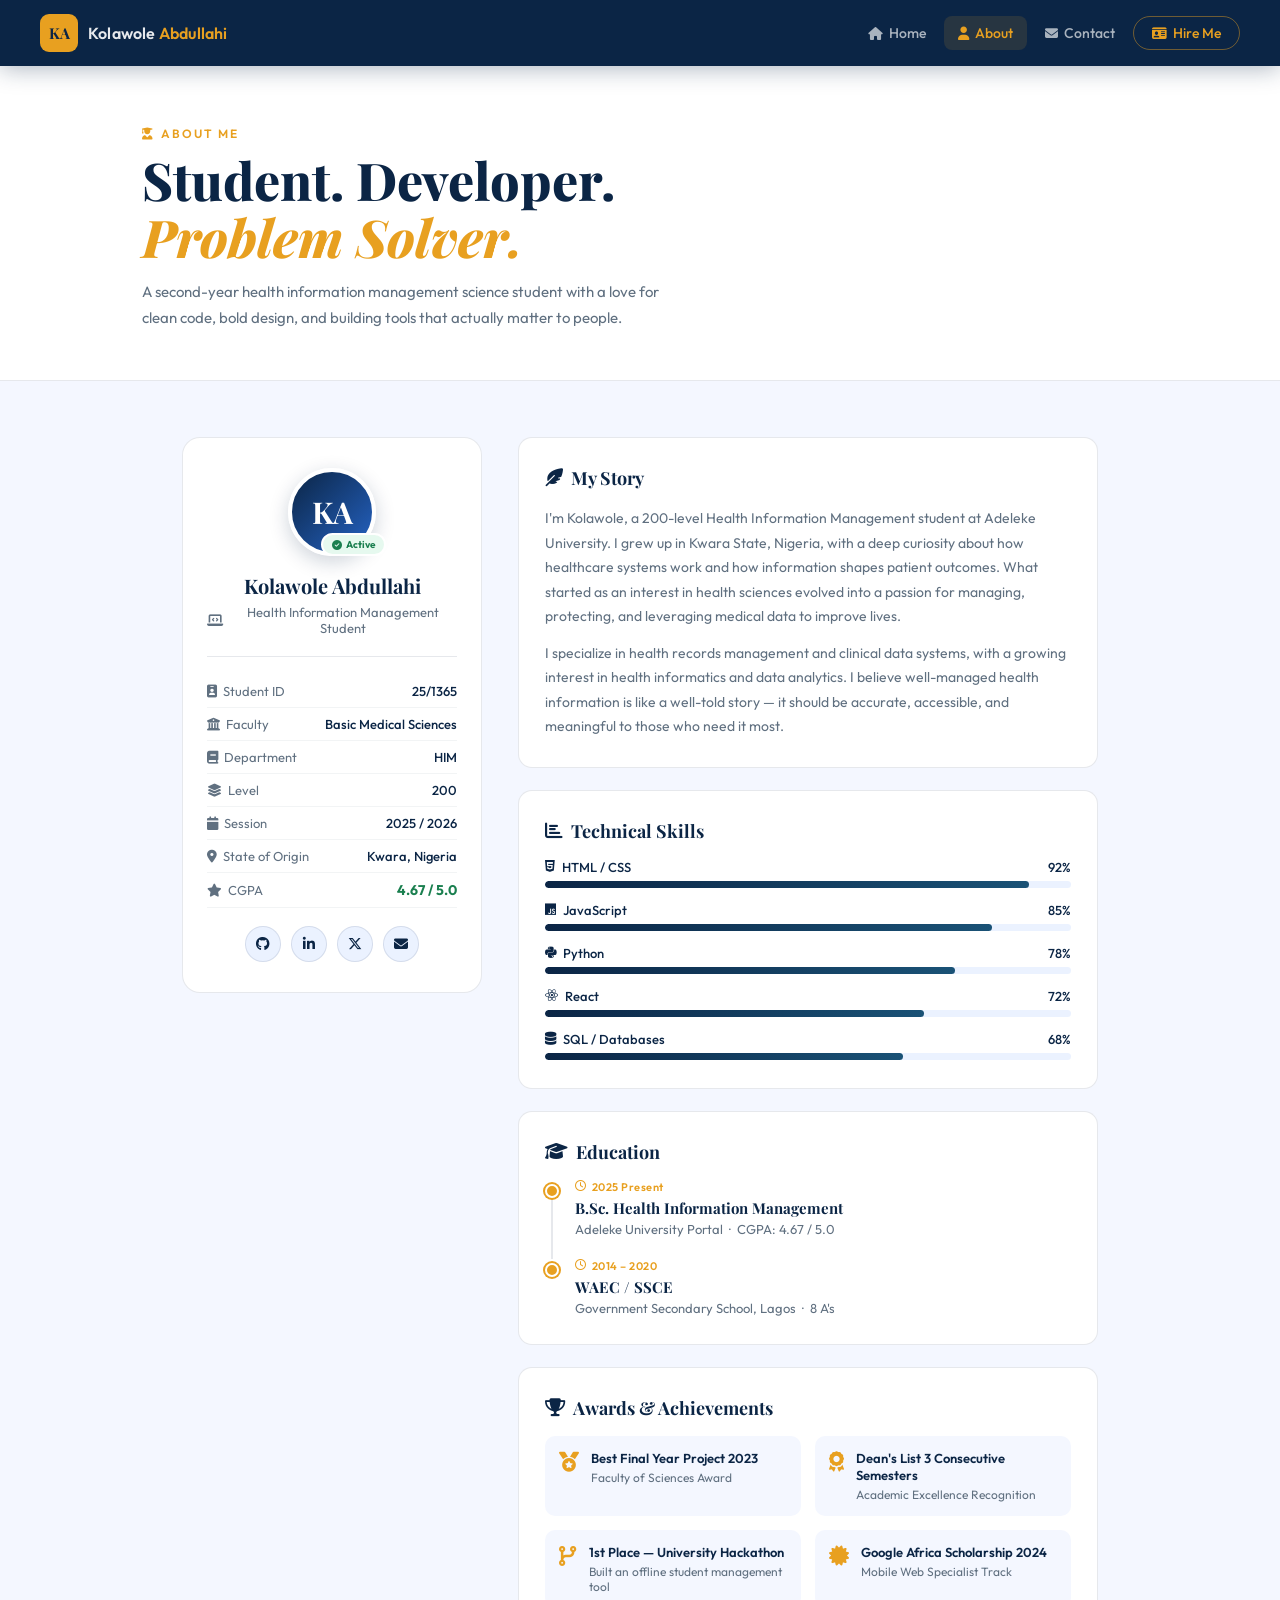
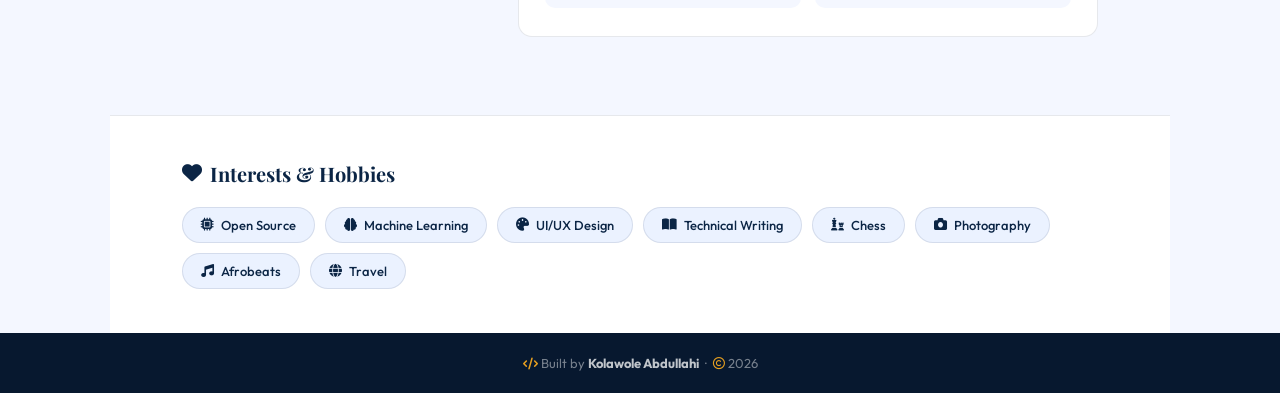
==== commit 1257710e: "fix text" ====
--- a/about.html
+++ b/about.html
@@ -104,7 +104,7 @@
  
         <div class="bio-block">
           <h3><i class="fa-solid fa-feather-pointed"></i> My Story</h3>
-          <p>I'm Amara, a 300-level Health Information Management student at Federal University Portal. I grew up in Enugu, Nigeria, with a deep curiosity about how healthcare systems work and how information shapes patient outcomes. What started as an interest in health sciences evolved into a passion for managing, protecting, and leveraging medical data to improve lives.</p>
+          <p>I'm Kolawole, a 200-level Health Information Management student at Adeleke University. I grew up in Kwara State, Nigeria, with a deep curiosity about how healthcare systems work and how information shapes patient outcomes. What started as an interest in health sciences evolved into a passion for managing, protecting, and leveraging medical data to improve lives.</p>
 <p>I specialize in health records management and clinical data systems, with a growing interest in health informatics and data analytics. I believe well-managed health information is like a well-told story — it should be accurate, accessible, and meaningful to those who need it most.</p>
         </div>
  
@@ -230,7 +230,7 @@
   </section>
  
   <footer class="footer">
-    <p><i class="fa-solid fa-code"></i> Built by <strong>Amara Okonkwo</strong> &nbsp;·&nbsp; <i class="fa-regular fa-copyright"></i> 2026</p>
+    <p><i class="fa-solid fa-code"></i> Built by <strong>Kolawole Abdullahi</strong> &nbsp;·&nbsp; <i class="fa-regular fa-copyright"></i> 2026</p>
   </footer>
  
   <script src="nav.js"></script>
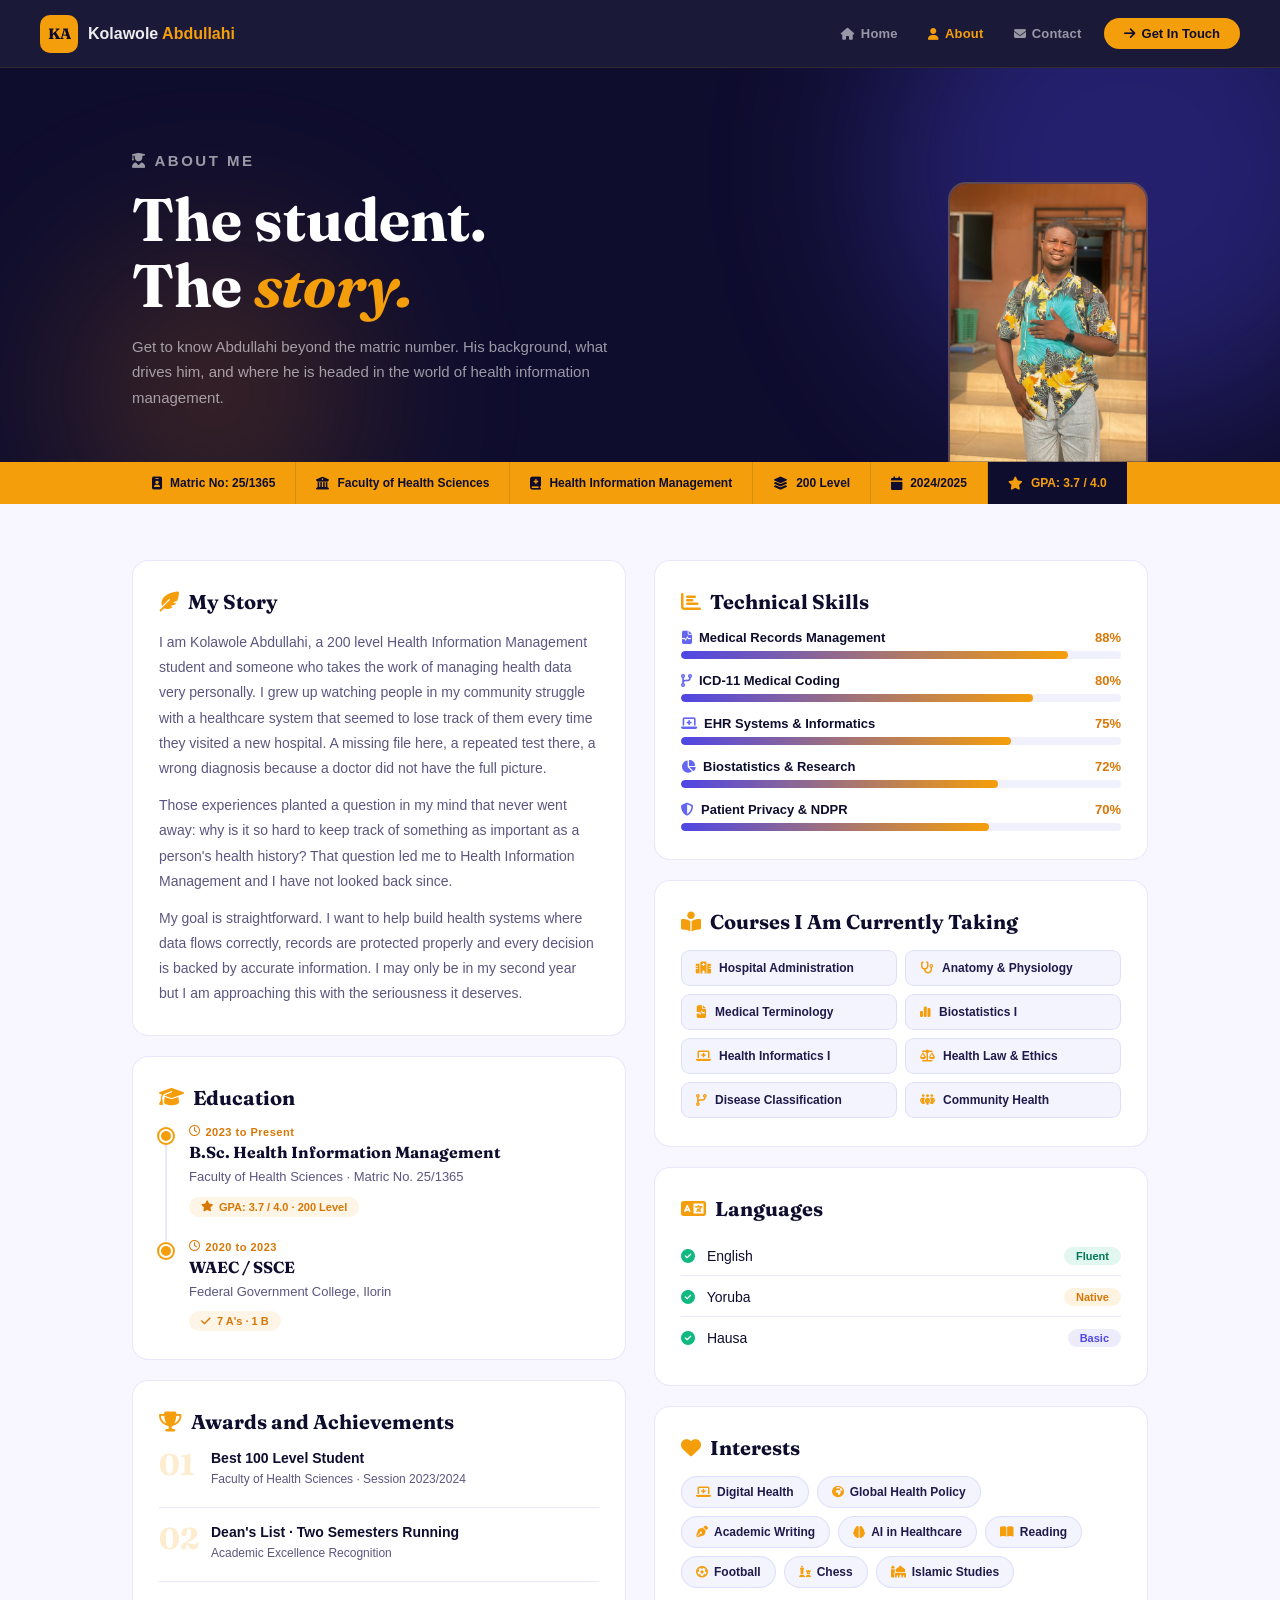
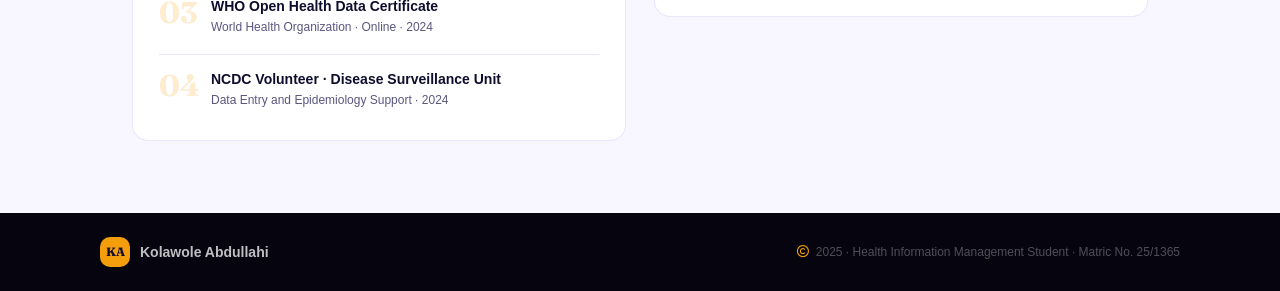
==== commit 3fd280ec: "redo" ====
--- a/about.html
+++ b/about.html
@@ -1,210 +1,235 @@
 <!DOCTYPE html>
 <html lang="en">
 <head>
-  <meta charset="UTF-8" />
+  <meta charset="UTF-8"/>
   <meta name="viewport" content="width=device-width, initial-scale=1.0"/>
-  <title>About — Amara Okonkwo</title>
+  <title>About — Kolawole Abdullahi</title>
   <link rel="stylesheet" href="https://cdnjs.cloudflare.com/ajax/libs/font-awesome/6.5.0/css/all.min.css"/>
-  <link href="https://fonts.googleapis.com/css2?family=Playfair+Display:wght@700;800&family=Outfit:wght@300;400;500;600&display=swap" rel="stylesheet"/>
+  <link href="https://fonts.googleapis.com/css2?family=Fraunces:ital,wght@0,300;0,700;0,900;1,700&family=Satoshi:wght@300;400;500;700&display=swap" rel="stylesheet"/>
   <link rel="stylesheet" href="style.css"/>
 </head>
 <body>
  
-  <!-- NAV -->
-  <nav class="navbar">
+  <div class="page-loader" id="loader">
+    <div class="loader-ring"></div>
+    <p class="loader-text">Loading<span class="dots"></span></p>
+  </div>
+ 
+  <nav class="navbar" id="navbar">
     <a href="index.html" class="logo">
-      <div class="logo-mark">KA</div>
-      <div class="logo-text">Kolawole <span>Abdullahi</span></div>
+      <div class="logo-icon">KA</div>
+      <div class="logo-name">Kolawole <span>Abdullahi</span></div>
     </a>
-    <ul class="nav-links">
-      <li><a href="index.html"><i class="fa-solid fa-house"></i> Home</a></li>
-      <li><a href="about.html" class="active"><i class="fa-solid fa-user"></i> About</a></li>
-      <li><a href="contact.html"><i class="fa-solid fa-envelope"></i> Contact</a></li>
-      <li><a href="contact.html" class="nav-btn"><i class="fa-solid fa-id-card"></i> Hire Me</a></li>
+    <ul class="nav-menu">
+      <li><a href="index.html" class="nav-link"><i class="fa-solid fa-house"></i> Home</a></li>
+      <li><a href="about.html" class="nav-link active"><i class="fa-solid fa-user"></i> About</a></li>
+      <li><a href="contact.html" class="nav-link"><i class="fa-solid fa-envelope"></i> Contact</a></li>
+      <li><a href="contact.html" class="nav-cta"><i class="fa-solid fa-arrow-right"></i> Get In Touch</a></li>
     </ul>
-    <button class="burger" id="burger" onclick="toggleNav()" aria-label="Menu">
+    <button class="burger" id="burger" onclick="toggleNav()">
       <span></span><span></span><span></span>
     </button>
   </nav>
  
-  <!-- Mobile Menu -->
-  <div class="mobile-nav" id="mobileNav">
+  <div class="mob-nav" id="mobNav">
     <a href="index.html"><i class="fa-solid fa-house"></i> Home</a>
     <a href="about.html" class="active"><i class="fa-solid fa-user"></i> About</a>
     <a href="contact.html"><i class="fa-solid fa-envelope"></i> Contact</a>
-    <div class="mobile-divider"></div>
-    <a href="contact.html" class="mobile-btn"><i class="fa-solid fa-id-card"></i> Hire Me</a>
+    <div class="mob-sep"></div>
+    <a href="contact.html" class="mob-cta"><i class="fa-solid fa-arrow-right"></i> Get In Touch</a>
   </div>
  
   <!-- PAGE HERO -->
   <section class="page-hero">
-    <div class="container">
-      <p class="section-tag"><i class="fa-solid fa-user-graduate"></i> About Me</p>
-      <h1 class="page-hero-title">Student. Developer.<br><em>Problem Solver.</em></h1>
-      <p class="page-hero-sub">A second-year health information management science student with a love for clean code, bold design, and building tools that actually matter to people.</p>
+    <div class="page-hero-bg">
+      <div class="orb orb1"></div>
+      <div class="orb orb2"></div>
+    </div>
+    <div class="page-hero-inner main-container">
+      <div class="page-hero-text reveal-up">
+        <p class="section-label light-label"><i class="fa-solid fa-user-graduate"></i> About Me</p>
+        <h1>The student.<br>The <em>story.</em></h1>
+        <p>Get to know Abdullahi beyond the matric number. His background, what drives him, and where he is headed in the world of health information management.</p>
+      </div>
+      <div class="page-hero-photo reveal-right">
+        <!--
+          YOUR PHOTO: Save as "abdullahi-photo.jpg"
+        -->
+        <img src="./image copy 2.png" alt="Kolawole Abdullahi"
+          class="page-hero-img"
+          onerror="this.style.display='none';this.nextElementSibling.style.display='flex';"/>
+        <div class="page-ph">
+          <i class="fa-solid fa-camera"></i>
+          <span>abdullahi-photo.jpg</span>
+        </div>
+      </div>
     </div>
   </section>
  
-  <!-- PROFILE SECTION -->
-  <section class="profile-section">
-    <div class="container profile-grid">
- 
-      <!-- Left: Identity Card -->
-      <div class="profile-left">
-        <div class="profile-card">
-          <div class="profile-avatar-wrap">
-            <div class="profile-avatar">KA</div>
-            <div class="status-dot"><i class="fa-solid fa-circle-check"></i> Active</div>
-          </div>
-          <h2 class="profile-name">Kolawole Abdullahi</h2>
-          <p class="profile-role"><i class="fa-solid fa-laptop-code"></i> Health Information Management Student</p>
- 
-          <div class="profile-details">
-            <div class="detail-row">
-              <span class="detail-label"><i class="fa-solid fa-id-badge"></i> Student ID</span>
-              <span class="detail-val">25/1365</span>
-            </div>
-            <div class="detail-row">
-              <span class="detail-label"><i class="fa-solid fa-building-columns"></i> Faculty</span>
-              <span class="detail-val">Basic Medical Sciences</span>
-            </div>
-            <div class="detail-row">
-              <span class="detail-label"><i class="fa-solid fa-book"></i> Department</span>
-              <span class="detail-val">HIM</span>
-            </div>
-            <div class="detail-row">
-              <span class="detail-label"><i class="fa-solid fa-layer-group"></i> Level</span>
-              <span class="detail-val">200</span>
-            </div>
-            <div class="detail-row">
-              <span class="detail-label"><i class="fa-solid fa-calendar"></i> Session</span>
-              <span class="detail-val">2025 / 2026</span>
-            </div>
-            <div class="detail-row">
-              <span class="detail-label"><i class="fa-solid fa-location-dot"></i> State of Origin</span>
-              <span class="detail-val">Kwara, Nigeria</span>
-            </div>
-            <div class="detail-row">
-              <span class="detail-label"><i class="fa-solid fa-star"></i> CGPA</span>
-              <span class="detail-val cgpa">4.67 / 5.0</span>
-            </div>
-          </div>
- 
-          <div class="profile-socials">
-            <a href="#" title="GitHub"><i class="fa-brands fa-github"></i></a>
-            <a href="#" title="LinkedIn"><i class="fa-brands fa-linkedin-in"></i></a>
-            <a href="#" title="Twitter/X"><i class="fa-brands fa-x-twitter"></i></a>
-            <a href="mailto:amara@email.com" title="Email"><i class="fa-solid fa-envelope"></i></a>
-          </div>
-        </div>
-      </div>
- 
-      <!-- Right: Bio & Details -->
-      <div class="profile-right">
- 
-        <div class="bio-block">
+  <!-- IDENTITY STRIP -->
+  <div class="identity-strip scroll-reveal">
+    <div class="main-container strip-inner">
+      <div class="strip-chip"><i class="fa-solid fa-id-badge"></i> Matric No: 25/1365</div>
+      <div class="strip-chip"><i class="fa-solid fa-building-columns"></i> Faculty of Health Sciences</div>
+      <div class="strip-chip"><i class="fa-solid fa-book-medical"></i> Health Information Management</div>
+      <div class="strip-chip"><i class="fa-solid fa-layer-group"></i> 200 Level</div>
+      <div class="strip-chip"><i class="fa-solid fa-calendar"></i> 2024/2025</div>
+      <div class="strip-chip highlight-chip"><i class="fa-solid fa-star"></i> GPA: 3.7 / 4.0</div>
+    </div>
+  </div>
+ 
+  <!-- ABOUT BODY -->
+  <section class="about-main">
+    <div class="main-container about-layout">
+ 
+      <!-- LEFT COL -->
+      <div class="about-left">
+ 
+        <div class="abt-card scroll-reveal">
           <h3><i class="fa-solid fa-feather-pointed"></i> My Story</h3>
-          <p>I'm Kolawole, a 200-level Health Information Management student at Adeleke University. I grew up in Kwara State, Nigeria, with a deep curiosity about how healthcare systems work and how information shapes patient outcomes. What started as an interest in health sciences evolved into a passion for managing, protecting, and leveraging medical data to improve lives.</p>
-<p>I specialize in health records management and clinical data systems, with a growing interest in health informatics and data analytics. I believe well-managed health information is like a well-told story — it should be accurate, accessible, and meaningful to those who need it most.</p>
-        </div>
- 
-        <!-- Skills with progress -->
-        <div class="skills-block">
+          <p>I am Kolawole Abdullahi, a 200 level Health Information Management student and someone who takes the work of managing health data very personally. I grew up watching people in my community struggle with a healthcare system that seemed to lose track of them every time they visited a new hospital. A missing file here, a repeated test there, a wrong diagnosis because a doctor did not have the full picture.</p>
+          <p>Those experiences planted a question in my mind that never went away: why is it so hard to keep track of something as important as a person's health history? That question led me to Health Information Management and I have not looked back since.</p>
+          <p>My goal is straightforward. I want to help build health systems where data flows correctly, records are protected properly and every decision is backed by accurate information. I may only be in my second year but I am approaching this with the seriousness it deserves.</p>
+        </div>
+ 
+        <!-- Education -->
+        <div class="abt-card scroll-reveal">
+          <h3><i class="fa-solid fa-graduation-cap"></i> Education</h3>
+          <div class="edu-tl">
+            <div class="edu-entry">
+              <div class="edu-dot"></div>
+              <div class="edu-details">
+                <span class="edu-yr"><i class="fa-regular fa-clock"></i> 2023 to Present</span>
+                <h4>B.Sc. Health Information Management</h4>
+                <p>Faculty of Health Sciences · Matric No. 25/1365</p>
+                <div class="edu-tag"><i class="fa-solid fa-star"></i> GPA: 3.7 / 4.0 · 200 Level</div>
+              </div>
+            </div>
+            <div class="edu-entry">
+              <div class="edu-dot"></div>
+              <div class="edu-details">
+                <span class="edu-yr"><i class="fa-regular fa-clock"></i> 2020 to 2023</span>
+                <h4>WAEC / SSCE</h4>
+                <p>Federal Government College, Ilorin</p>
+                <div class="edu-tag"><i class="fa-solid fa-check"></i> 7 A's · 1 B</div>
+              </div>
+            </div>
+          </div>
+        </div>
+ 
+        <!-- Achievements -->
+        <div class="abt-card scroll-reveal">
+          <h3><i class="fa-solid fa-trophy"></i> Awards and Achievements</h3>
+          <div class="achieve-list">
+            <div class="achieve-item">
+              <div class="ach-num">01</div>
+              <div>
+                <h4>Best 100 Level Student</h4>
+                <p>Faculty of Health Sciences · Session 2023/2024</p>
+              </div>
+            </div>
+            <div class="achieve-item">
+              <div class="ach-num">02</div>
+              <div>
+                <h4>Dean's List · Two Semesters Running</h4>
+                <p>Academic Excellence Recognition</p>
+              </div>
+            </div>
+            <div class="achieve-item">
+              <div class="ach-num">03</div>
+              <div>
+                <h4>WHO Open Health Data Certificate</h4>
+                <p>World Health Organization · Online · 2024</p>
+              </div>
+            </div>
+            <div class="achieve-item">
+              <div class="ach-num">04</div>
+              <div>
+                <h4>NCDC Volunteer · Disease Surveillance Unit</h4>
+                <p>Data Entry and Epidemiology Support · 2024</p>
+              </div>
+            </div>
+          </div>
+        </div>
+ 
+      </div>
+ 
+      <!-- RIGHT COL -->
+      <div class="about-right">
+ 
+        <!-- Skills -->
+        <div class="abt-card scroll-reveal">
           <h3><i class="fa-solid fa-chart-bar"></i> Technical Skills</h3>
-          <div class="skill-bar-list">
-            <div class="skill-bar-item">
-              <div class="skill-bar-top">
-                <span><i class="fa-brands fa-html5"></i> HTML / CSS</span>
-                <span>92%</span>
-              </div>
-              <div class="bar-track"><div class="bar-fill" style="width:92%"></div></div>
-            </div>
-            <div class="skill-bar-item">
-              <div class="skill-bar-top">
-                <span><i class="fa-brands fa-js"></i> JavaScript</span>
-                <span>85%</span>
-              </div>
-              <div class="bar-track"><div class="bar-fill" style="width:85%"></div></div>
-            </div>
-            <div class="skill-bar-item">
-              <div class="skill-bar-top">
-                <span><i class="fa-brands fa-python"></i> Python</span>
-                <span>78%</span>
-              </div>
-              <div class="bar-track"><div class="bar-fill" style="width:78%"></div></div>
-            </div>
-            <div class="skill-bar-item">
-              <div class="skill-bar-top">
-                <span><i class="fa-brands fa-react"></i> React</span>
-                <span>72%</span>
-              </div>
-              <div class="bar-track"><div class="bar-fill" style="width:72%"></div></div>
-            </div>
-            <div class="skill-bar-item">
-              <div class="skill-bar-top">
-                <span><i class="fa-solid fa-database"></i> SQL / Databases</span>
-                <span>68%</span>
-              </div>
-              <div class="bar-track"><div class="bar-fill" style="width:68%"></div></div>
-            </div>
-          </div>
-        </div>
- 
-        <!-- Education -->
-        <div class="edu-block">
-          <h3><i class="fa-solid fa-graduation-cap"></i> Education</h3>
-          <div class="timeline">
-            <div class="tl-item">
-              <div class="tl-dot"></div>
-              <div class="tl-body">
-                <span class="tl-year"><i class="fa-regular fa-clock"></i> 2025  Present</span>
-                <h4>B.Sc. Health Information Management</h4>
-                <p>Adeleke University Portal &nbsp;·&nbsp; CGPA: 4.67 / 5.0</p>
-              </div>
-            </div>
-            <div class="tl-item">
-              <div class="tl-dot"></div>
-              <div class="tl-body">
-                <span class="tl-year"><i class="fa-regular fa-clock"></i> 2014 – 2020</span>
-                <h4>WAEC / SSCE</h4>
-                <p>Government Secondary School, Lagos &nbsp;·&nbsp; 8 A's</p>
-              </div>
-            </div>
-          </div>
-        </div>
- 
-        <!-- Achievements -->
-        <div class="achieve-block">
-          <h3><i class="fa-solid fa-trophy"></i> Awards & Achievements</h3>
-          <div class="achieve-grid">
-            <div class="achieve-item">
-              <i class="fa-solid fa-medal"></i>
-              <div>
-                <h4>Best Final Year Project 2023</h4>
-                <p>Faculty of Sciences Award</p>
-              </div>
-            </div>
-            <div class="achieve-item">
-              <i class="fa-solid fa-award"></i>
-              <div>
-                <h4>Dean's List  3 Consecutive Semesters</h4>
-                <p>Academic Excellence Recognition</p>
-              </div>
-            </div>
-            <div class="achieve-item">
-              <i class="fa-solid fa-code-branch"></i>
-              <div>
-                <h4>1st Place — University Hackathon</h4>
-                <p>Built an offline student management tool</p>
-              </div>
-            </div>
-            <div class="achieve-item">
-              <i class="fa-solid fa-certificate"></i>
-              <div>
-                <h4>Google Africa Scholarship 2024</h4>
-                <p>Mobile Web Specialist Track</p>
-              </div>
-            </div>
+          <div class="skills-list">
+            <div class="sk">
+              <div class="sk-top"><span><i class="fa-solid fa-file-medical-alt"></i> Medical Records Management</span><span>88%</span></div>
+              <div class="sk-track"><div class="sk-fill" data-width="88"></div></div>
+            </div>
+            <div class="sk">
+              <div class="sk-top"><span><i class="fa-solid fa-code-branch"></i> ICD-11 Medical Coding</span><span>80%</span></div>
+              <div class="sk-track"><div class="sk-fill" data-width="80"></div></div>
+            </div>
+            <div class="sk">
+              <div class="sk-top"><span><i class="fa-solid fa-laptop-medical"></i> EHR Systems & Informatics</span><span>75%</span></div>
+              <div class="sk-track"><div class="sk-fill" data-width="75"></div></div>
+            </div>
+            <div class="sk">
+              <div class="sk-top"><span><i class="fa-solid fa-chart-pie"></i> Biostatistics & Research</span><span>72%</span></div>
+              <div class="sk-track"><div class="sk-fill" data-width="72"></div></div>
+            </div>
+            <div class="sk">
+              <div class="sk-top"><span><i class="fa-solid fa-shield-halved"></i> Patient Privacy & NDPR</span><span>70%</span></div>
+              <div class="sk-track"><div class="sk-fill" data-width="70"></div></div>
+            </div>
+          </div>
+        </div>
+ 
+        <!-- Courses -->
+        <div class="abt-card scroll-reveal">
+          <h3><i class="fa-solid fa-book-open-reader"></i> Courses I Am Currently Taking</h3>
+          <div class="courses-grid">
+            <div class="course-chip"><i class="fa-solid fa-hospital"></i> Hospital Administration</div>
+            <div class="course-chip"><i class="fa-solid fa-stethoscope"></i> Anatomy & Physiology</div>
+            <div class="course-chip"><i class="fa-solid fa-file-waveform"></i> Medical Terminology</div>
+            <div class="course-chip"><i class="fa-solid fa-chart-simple"></i> Biostatistics I</div>
+            <div class="course-chip"><i class="fa-solid fa-laptop-medical"></i> Health Informatics I</div>
+            <div class="course-chip"><i class="fa-solid fa-scale-balanced"></i> Health Law & Ethics</div>
+            <div class="course-chip"><i class="fa-solid fa-code-branch"></i> Disease Classification</div>
+            <div class="course-chip"><i class="fa-solid fa-people-group"></i> Community Health</div>
+          </div>
+        </div>
+ 
+        <!-- Languages -->
+        <div class="abt-card scroll-reveal">
+          <h3><i class="fa-solid fa-language"></i> Languages</h3>
+          <div class="lang-list">
+            <div class="lang-row">
+              <span><i class="fa-solid fa-circle-check"></i> English</span>
+              <span class="lang-tag fluent">Fluent</span>
+            </div>
+            <div class="lang-row">
+              <span><i class="fa-solid fa-circle-check"></i> Yoruba</span>
+              <span class="lang-tag native">Native</span>
+            </div>
+            <div class="lang-row">
+              <span><i class="fa-solid fa-circle-check"></i> Hausa</span>
+              <span class="lang-tag basic">Basic</span>
+            </div>
+          </div>
+        </div>
+ 
+        <!-- Interests -->
+        <div class="abt-card scroll-reveal">
+          <h3><i class="fa-solid fa-heart"></i> Interests</h3>
+          <div class="interest-wrap">
+            <span class="int-chip"><i class="fa-solid fa-laptop-medical"></i> Digital Health</span>
+            <span class="int-chip"><i class="fa-solid fa-earth-africa"></i> Global Health Policy</span>
+            <span class="int-chip"><i class="fa-solid fa-pen-nib"></i> Academic Writing</span>
+            <span class="int-chip"><i class="fa-solid fa-brain"></i> AI in Healthcare</span>
+            <span class="int-chip"><i class="fa-solid fa-book-open"></i> Reading</span>
+            <span class="int-chip"><i class="fa-solid fa-futbol"></i> Football</span>
+            <span class="int-chip"><i class="fa-solid fa-chess"></i> Chess</span>
+            <span class="int-chip"><i class="fa-solid fa-mosque"></i> Islamic Studies</span>
           </div>
         </div>
  
@@ -212,27 +237,17 @@
     </div>
   </section>
  
-  <!-- INTERESTS -->
-  <section class="interests-section">
-    <div class="container">
-      <h3><i class="fa-solid fa-heart"></i> Interests & Hobbies</h3>
-      <div class="interests-grid">
-        <div class="interest-chip"><i class="fa-solid fa-microchip"></i> Open Source</div>
-        <div class="interest-chip"><i class="fa-solid fa-brain"></i> Machine Learning</div>
-        <div class="interest-chip"><i class="fa-solid fa-palette"></i> UI/UX Design</div>
-        <div class="interest-chip"><i class="fa-solid fa-book-open"></i> Technical Writing</div>
-        <div class="interest-chip"><i class="fa-solid fa-chess"></i> Chess</div>
-        <div class="interest-chip"><i class="fa-solid fa-camera"></i> Photography</div>
-        <div class="interest-chip"><i class="fa-solid fa-music"></i> Afrobeats</div>
-        <div class="interest-chip"><i class="fa-solid fa-globe"></i> Travel</div>
-      </div>
-    </div>
-  </section>
- 
   <footer class="footer">
-    <p><i class="fa-solid fa-code"></i> Built by <strong>Kolawole Abdullahi</strong> &nbsp;·&nbsp; <i class="fa-regular fa-copyright"></i> 2026</p>
+    <div class="footer-inner">
+      <div class="footer-left">
+        <div class="logo-icon sm">KA</div>
+        <span>Kolawole Abdullahi</span>
+      </div>
+      <p><i class="fa-regular fa-copyright"></i> 2025 · Health Information Management Student · Matric No. 25/1365</p>
+    </div>
   </footer>
  
   <script src="nav.js"></script>
+  <script src="animations.js"></script>
 </body>
 </html>
--- a/style.css
+++ b/style.css
@@ -1,1414 +1,1589 @@
-/* ═══════════════════════════════════════════
-   STUDENT PORTFOLIO — SHARED STYLESHEET
-   ═══════════════════════════════════════════ */
- 
-   @import url('https://fonts.googleapis.com/css2?family=Playfair+Display:wght@700;800&family=Outfit:wght@300;400;500;600&display=swap');
- 
-   *, *::before, *::after { margin: 0; padding: 0; box-sizing: border-box; }
-    
-   :root {
-     --navy:       #0B2545;
-     --blue:       #1A5276;
-     --accent:     #E8A020;
-     --accent-lt:  #f5b942;
-     --light:      #EBF2FF;
-     --white:      #ffffff;
-     --bg:         #F4F7FF;
-     --text:       #0D1B2A;
-     --muted:      #607080;
-     --border:     rgba(11,37,69,0.1);
-     --nav-h:      66px;
-     --radius:     14px;
-     --shadow:     0 6px 28px rgba(11,37,69,0.1);
-   }
-    
-   html { scroll-behavior: smooth; }
-    
-   body {
-     font-family: 'Outfit', sans-serif;
-     background: var(--bg);
-     color: var(--text);
-     min-height: 100vh;
-   }
-    
-   a { text-decoration: none; color: inherit; }
-    
-   .container {
-     max-width: 1060px;
-     margin: 0 auto;
-     padding: 0 2rem;
-   }
-    
-   /* ─── NAVBAR ─── */
-   .navbar {
-     height: var(--nav-h);
-     background: var(--navy);
-     display: flex;
-     align-items: center;
-     justify-content: space-between;
-     padding: 0 2.5rem;
-     position: sticky;
-     top: 0;
-     z-index: 1000;
-     box-shadow: 0 2px 24px rgba(11,37,69,0.35);
-   }
-    
-   .logo {
-     display: flex;
-     align-items: center;
-     gap: 10px;
-   }
-    
-   .logo-mark {
-     width: 38px;
-     height: 38px;
-     background: var(--accent);
-     border-radius: 9px;
-     display: flex;
-     align-items: center;
-     justify-content: center;
-     font-family: 'Playfair Display', serif;
-     font-weight: 700;
-     font-size: 15px;
-     color: var(--navy);
-     flex-shrink: 0;
-   }
-    
-   .logo-text {
-     font-family: 'Outfit', sans-serif;
-     font-weight: 600;
-     font-size: 16px;
-     color: rgba(255,255,255,0.9);
-     letter-spacing: 0.2px;
-   }
-    
-   .logo-text span {
-     color: var(--accent);
-   }
-    
-   .nav-links {
-     display: flex;
-     align-items: center;
-     gap: 4px;
-     list-style: none;
-   }
-    
-   .nav-links a {
-     font-size: 14px;
-     font-weight: 500;
-     color: rgba(255,255,255,0.65);
-     padding: 8px 14px;
-     border-radius: 8px;
-     transition: all 0.2s;
-     display: flex;
-     align-items: center;
-     gap: 6px;
-   }
-    
-   .nav-links a i { font-size: 13px; }
-    
-   .nav-links a:hover {
-     color: var(--white);
-     background: rgba(255,255,255,0.08);
-   }
-    
-   .nav-links a.active {
-     color: var(--accent);
-     background: rgba(232,160,32,0.12);
-   }
-    
-   .nav-btn {
-     border: 1px solid rgba(232,160,32,0.45) !important;
-     color: var(--accent) !important;
-     border-radius: 50px !important;
-     padding: 7px 18px !important;
-   }
-    
-   .nav-btn:hover {
-     background: var(--accent) !important;
-     color: var(--navy) !important;
-     border-color: var(--accent) !important;
-   }
-    
-   .active-btn {
-     background: var(--accent) !important;
-     color: var(--navy) !important;
-     border-color: var(--accent) !important;
-   }
-    
-   /* Hamburger */
-   .burger {
-     display: none;
-     flex-direction: column;
-     gap: 5px;
-     background: none;
-     border: none;
-     cursor: pointer;
-     padding: 8px;
-     border-radius: 8px;
-     transition: background 0.2s;
-   }
-    
-   .burger:hover { background: rgba(255,255,255,0.08); }
-    
-   .burger span {
-     display: block;
-     width: 22px;
-     height: 2px;
-     background: var(--white);
-     border-radius: 2px;
-     transition: all 0.3s ease;
-     transform-origin: center;
-   }
-    
-   .burger.open span:nth-child(1) { transform: translateY(7px) rotate(45deg); }
-   .burger.open span:nth-child(2) { opacity: 0; transform: scaleX(0); }
-   .burger.open span:nth-child(3) { transform: translateY(-7px) rotate(-45deg); }
-    
-   /* Mobile Nav */
-   .mobile-nav {
-     display: none;
-     flex-direction: column;
-     gap: 4px;
-     background: var(--navy);
-     padding: 14px 1.5rem 24px;
-     border-top: 1px solid rgba(255,255,255,0.07);
-     position: fixed;
-     top: var(--nav-h);
-     left: 0; right: 0;
-     z-index: 999;
-     animation: slideDown 0.22s ease;
-   }
-    
-   .mobile-nav.open { display: flex; }
-    
-   @keyframes slideDown {
-     from { opacity: 0; transform: translateY(-6px); }
-     to   { opacity: 1; transform: translateY(0); }
-   }
-    
-   .mobile-nav a {
-     font-size: 15px;
-     font-weight: 500;
-     color: rgba(255,255,255,0.72);
-     padding: 13px 14px;
-     border-radius: 10px;
-     display: flex;
-     align-items: center;
-     gap: 10px;
-     transition: all 0.2s;
-   }
-    
-   .mobile-nav a:hover, .mobile-nav a.active {
-     background: rgba(255,255,255,0.08);
-     color: var(--white);
-   }
-    
-   .mobile-nav a.active { color: var(--accent); }
-    
-   .mobile-divider {
-     height: 1px;
-     background: rgba(255,255,255,0.08);
-     margin: 6px 0;
-   }
-    
-   .mobile-btn {
-     background: rgba(232,160,32,0.12) !important;
-     border: 1px solid rgba(232,160,32,0.4) !important;
-     color: var(--accent) !important;
-     border-radius: 50px !important;
-     justify-content: center !important;
-   }
-    
-   /* ─── BUTTONS ─── */
-   .btn-primary {
-     display: inline-flex;
-     align-items: center;
-     gap: 8px;
-     background: var(--accent);
-     color: var(--navy);
-     font-family: 'Outfit', sans-serif;
-     font-size: 14px;
-     font-weight: 600;
-     padding: 12px 26px;
-     border-radius: 50px;
-     border: none;
-     cursor: pointer;
-     transition: all 0.2s;
-     letter-spacing: 0.2px;
-   }
-    
-   .btn-primary:hover {
-     background: var(--accent-lt);
-     transform: translateY(-2px);
-     box-shadow: 0 8px 24px rgba(232,160,32,0.3);
-   }
-    
-   .btn-ghost {
-     display: inline-flex;
-     align-items: center;
-     gap: 8px;
-     background: transparent;
-     color: var(--white);
-     font-family: 'Outfit', sans-serif;
-     font-size: 14px;
-     font-weight: 500;
-     padding: 12px 26px;
-     border-radius: 50px;
-     border: 1px solid rgba(255,255,255,0.35);
-     cursor: pointer;
-     transition: all 0.2s;
-   }
-    
-   .btn-ghost:hover {
-     background: rgba(255,255,255,0.1);
-     border-color: rgba(255,255,255,0.6);
-   }
-    
-   /* ─── SECTION LABELS ─── */
-   .section-tag {
-     font-size: 12px;
-     font-weight: 600;
-     letter-spacing: 2px;
-     text-transform: uppercase;
-     color: var(--accent);
-     display: flex;
-     align-items: center;
-     gap: 6px;
-     margin-bottom: 10px;
-   }
-    
-   .section-title {
-     font-family: 'Playfair Display', serif;
-     font-size: clamp(26px, 4vw, 36px);
-     font-weight: 700;
-     color: var(--navy);
-     line-height: 1.2;
-     margin-bottom: 12px;
-   }
-    
-   /* ─── HOME: HERO ─── */
-   .hero {
-     background: linear-gradient(140deg, var(--navy) 0%, #1a3a6e 55%, #1A5276 100%);
-     padding: 80px 2.5rem 90px;
-     position: relative;
-     overflow: hidden;
-   }
-    
-   .hero-bg-shapes { position: absolute; inset: 0; pointer-events: none; }
-    
-   .shape {
-     position: absolute;
-     border-radius: 50%;
-     opacity: 0.07;
-     background: var(--accent);
-   }
-    
-   .shape-1 { width: 360px; height: 360px; top: -80px; right: -60px; }
-   .shape-2 { width: 200px; height: 200px; bottom: -50px; left: 8%; background: #fff; }
-    
-   .hero-inner {
-     max-width: 1060px;
-     margin: 0 auto;
-     display: grid;
-     grid-template-columns: 1.1fr 0.9fr;
-     gap: 60px;
-     align-items: center;
-     position: relative;
-     z-index: 1;
-   }
-    
-   .hero-tag {
-     display: inline-flex;
-     align-items: center;
-     gap: 7px;
-     font-size: 12px;
-     font-weight: 600;
-     letter-spacing: 1.5px;
-     text-transform: uppercase;
-     color: var(--accent-lt);
-     background: rgba(232,160,32,0.15);
-     border: 1px solid rgba(232,160,32,0.3);
-     padding: 5px 14px;
-     border-radius: 50px;
-     margin-bottom: 22px;
-   }
-    
-   .hero-content h1 {
-     font-family: 'Playfair Display', serif;
-     font-size: clamp(38px, 5.5vw, 62px);
-     font-weight: 800;
-     color: var(--white);
-     line-height: 1.1;
-     margin-bottom: 20px;
-   }
-    
-   .hero-content h1 em {
-     font-style: italic;
-     color: var(--accent);
-   }
-    
-   .hero-sub {
-     font-size: 15px;
-     color: rgba(255,255,255,0.68);
-     line-height: 1.75;
-     max-width: 480px;
-     margin-bottom: 34px;
-   }
-    
-   .hero-actions {
-     display: flex;
-     gap: 12px;
-     flex-wrap: wrap;
-     margin-bottom: 30px;
-   }
-    
-   .hero-socials {
-     display: flex;
-     gap: 10px;
-   }
-    
-   .hero-socials a {
-     width: 38px;
-     height: 38px;
-     border-radius: 50%;
-     background: rgba(255,255,255,0.08);
-     border: 1px solid rgba(255,255,255,0.15);
-     display: flex;
-     align-items: center;
-     justify-content: center;
-     color: rgba(255,255,255,0.65);
-     font-size: 15px;
-     transition: all 0.2s;
-   }
-    
-   .hero-socials a:hover {
-     background: var(--accent);
-     color: var(--navy);
-     border-color: var(--accent);
-   }
-    
-   /* ─── HERO PHOTO ─── */
-   .hero-photo-wrap {
-     display: flex;
-     flex-direction: column;
-     gap: 14px;
-     align-items: center;
-   }
-    
-   .hero-photo-frame {
-     position: relative;
-     width: 300px;
-     height: 360px;
-     border-radius: 24px;
-     overflow: hidden;
-     box-shadow: 0 30px 70px rgba(0,0,0,0.4);
-     border: 3px solid rgba(255,255,255,0.15);
-     background: rgba(255,255,255,0.05);
-     flex-shrink: 0;
-   }
-    
-   /* Decorative corner accent */
-   .hero-photo-frame::before {
-     content: '';
-     position: absolute;
-     top: -2px; right: -2px;
-     width: 60px; height: 60px;
-     border-top: 4px solid var(--accent);
-     border-right: 4px solid var(--accent);
-     border-radius: 0 24px 0 0;
-     z-index: 2;
-     pointer-events: none;
-   }
-    
-   .hero-photo-frame::after {
-     content: '';
-     position: absolute;
-     bottom: -2px; left: -2px;
-     width: 60px; height: 60px;
-     border-bottom: 4px solid var(--accent);
-     border-left: 4px solid var(--accent);
-     border-radius: 0 0 0 24px;
-     z-index: 2;
-     pointer-events: none;
-   }
-    
-   .hero-photo {
-     width: 100%;
-     height: 100%;
-     object-fit: cover;
-     object-position: top center;
-     display: block;
-   }
-    
-   /* Shown when photo is missing */
-   .hero-photo-placeholder {
-     display: none;
-     flex-direction: column;
-     align-items: center;
-     justify-content: center;
-     height: 100%;
-     gap: 10px;
-     color: rgba(255,255,255,0.5);
-     text-align: center;
-     padding: 20px;
-   }
-    
-   .hero-photo-placeholder i {
-     font-size: 40px;
-     color: var(--accent);
-     opacity: 0.7;
-   }
-    
-   .hero-photo-placeholder span {
-     font-size: 13px;
-     font-weight: 500;
-     color: rgba(255,255,255,0.65);
-   }
-    
-   .hero-photo-placeholder small {
-     font-size: 11px;
-     color: rgba(255,255,255,0.38);
-   }
-    
-   .hero-photo-placeholder code {
-     background: rgba(255,255,255,0.1);
-     padding: 2px 6px;
-     border-radius: 4px;
-     font-family: monospace;
-     font-size: 11px;
-     color: var(--accent-lt);
-   }
-    
-   /* Badge overlaid on photo */
-   .photo-badge {
-     position: absolute;
-     bottom: 14px;
-     left: 50%;
-     transform: translateX(-50%);
-     background: rgba(22, 101, 52, 0.92);
-     backdrop-filter: blur(6px);
-     color: #bbf7d0;
-     font-size: 11px;
-     font-weight: 700;
-     padding: 6px 14px;
-     border-radius: 50px;
-     white-space: nowrap;
-     display: flex;
-     align-items: center;
-     gap: 5px;
-     z-index: 3;
-   }
-    
-   /* Mini ID info strip below photo */
-   .hero-id-mini {
-     background: rgba(255,255,255,0.08);
-     border: 1px solid rgba(255,255,255,0.12);
-     border-radius: 14px;
-     padding: 14px 18px;
-     display: flex;
-     gap: 20px;
-     width: 100%;
-     max-width: 300px;
-     justify-content: space-between;
-   }
-    
-   .id-mini-left, .id-mini-right {
-     display: flex;
-     flex-direction: column;
-     gap: 3px;
-   }
-    
-   .id-mini-label {
-     font-size: 10px;
-     font-weight: 600;
-     letter-spacing: 0.8px;
-     text-transform: uppercase;
-     color: rgba(255,255,255,0.45);
-     display: flex;
-     align-items: center;
-     gap: 4px;
-   }
-    
-   .hero-id-mini strong {
-     font-size: 13px;
-     font-weight: 600;
-     color: var(--white);
-   }
-    
-   /* ─── SKILLS SECTION ─── */
-   .skills-section {
-     background: var(--white);
-     padding: 50px 0;
-     border-bottom: 1px solid var(--border);
-   }
-    
-   .skills-grid {
-     display: flex;
-     flex-wrap: wrap;
-     gap: 10px;
-     margin-top: 24px;
-   }
-    
-   .skill-chip {
-     display: inline-flex;
-     align-items: center;
-     gap: 7px;
-     background: var(--light);
-     color: var(--navy);
-     font-size: 13px;
-     font-weight: 600;
-     padding: 9px 18px;
-     border-radius: 50px;
-     border: 1px solid rgba(11,37,69,0.1);
-     transition: all 0.2s;
-     cursor: default;
-   }
-    
-   .skill-chip:hover {
-     background: var(--navy);
-     color: var(--white);
-     border-color: var(--navy);
-   }
-    
-   /* ─── PROJECTS ─── */
-   .projects-section {
-     padding: 64px 0;
-   }
-    
-   .projects-grid {
-     display: grid;
-     grid-template-columns: repeat(auto-fit, minmax(280px, 1fr));
-     gap: 22px;
-     margin-top: 36px;
-   }
-    
-   .project-card {
-     background: var(--white);
-     border-radius: var(--radius);
-     border: 1px solid var(--border);
-     overflow: hidden;
-     transition: transform 0.2s, box-shadow 0.2s;
-     display: flex;
-     flex-direction: column;
-   }
-    
-   .project-card:hover {
-     transform: translateY(-4px);
-     box-shadow: var(--shadow);
-   }
-    
-   /* Project thumbnail */
-   .project-thumb {
-     position: relative;
-     width: 100%;
-     height: 180px;
-     background: var(--light);
-     overflow: hidden;
-   }
-    
-   .project-thumb img {
-     width: 100%;
-     height: 100%;
-     object-fit: cover;
-     display: block;
-     transition: transform 0.35s ease;
-   }
-    
-   .project-card:hover .project-thumb img {
-     transform: scale(1.04);
-   }
-    
-   /* Shown when no screenshot provided */
-   .project-thumb-placeholder {
-     display: none;
-     flex-direction: column;
-     align-items: center;
-     justify-content: center;
-     height: 100%;
-     gap: 8px;
-     color: var(--muted);
-     background: var(--light);
-   }
-    
-   .project-thumb-placeholder i { font-size: 30px; color: var(--navy); opacity: 0.3; }
-   .project-thumb-placeholder span { font-size: 12px; font-weight: 500; opacity: 0.6; }
-    
-   /* Category icon badge on thumbnail */
-   .project-thumb-icon {
-     position: absolute;
-     top: 12px; right: 12px;
-     width: 36px; height: 36px;
-     background: var(--navy);
-     color: var(--white);
-     border-radius: 9px;
-     display: flex;
-     align-items: center;
-     justify-content: center;
-     font-size: 15px;
-     box-shadow: 0 4px 12px rgba(11,37,69,0.3);
-     z-index: 1;
-   }
-    
-   .project-body {
-     padding: 22px 22px 20px;
-     flex: 1;
-     display: flex;
-     flex-direction: column;
-   }
-    
-   .project-body h3 {
-     font-family: 'Playfair Display', serif;
-     font-size: 18px;
-     font-weight: 700;
-     color: var(--navy);
-     margin-bottom: 9px;
-   }
-    
-   .project-body p {
-     font-size: 13px;
-     color: var(--muted);
-     line-height: 1.65;
-     margin-bottom: 16px;
-     flex: 1;
-   }
-    
-   .project-tags {
-     display: flex;
-     flex-wrap: wrap;
-     gap: 6px;
-     margin-bottom: 16px;
-   }
-    
-   .project-tags span {
-     font-size: 11px;
-     font-weight: 600;
-     background: var(--light);
-     color: var(--blue);
-     padding: 3px 10px;
-     border-radius: 50px;
-   }
-    
-   .project-link {
-     font-size: 13px;
-     font-weight: 600;
-     color: var(--accent);
-     display: inline-flex;
-     align-items: center;
-     gap: 6px;
-     transition: gap 0.2s;
-   }
-    
-   .project-link:hover { gap: 10px; }
-    
-   /* ─── CTA BANNER ─── */
-   .cta-banner {
-     background: var(--navy);
-     padding: 50px 2.5rem;
-   }
-    
-   .cta-inner {
-     display: flex;
-     align-items: center;
-     justify-content: space-between;
-     gap: 24px;
-     flex-wrap: wrap;
-   }
-    
-   .cta-inner h2 {
-     font-family: 'Playfair Display', serif;
-     font-size: 24px;
-     font-weight: 700;
-     color: var(--white);
-     margin-bottom: 6px;
-     display: flex;
-     align-items: center;
-     gap: 10px;
-   }
-    
-   .cta-inner p {
-     font-size: 14px;
-     color: rgba(255,255,255,0.6);
-   }
-    
-   /* ─── PAGE HERO (About / Contact) ─── */
-   .page-hero {
-     background: var(--white);
-     border-bottom: 1px solid var(--border);
-     padding: 60px 2.5rem 50px;
-   }
-    
-   .contact-hero {
-     background: linear-gradient(140deg, var(--navy) 0%, #1a3a6e 100%);
-     border: none;
-   }
-    
-   .contact-hero .section-tag { color: var(--accent-lt); }
-    
-   .page-hero-title {
-     font-family: 'Playfair Display', serif;
-     font-size: clamp(32px, 5vw, 52px);
-     font-weight: 800;
-     color: var(--navy);
-     line-height: 1.1;
-     margin-bottom: 14px;
-   }
-    
-   .contact-hero .page-hero-title { color: var(--white); }
-    
-   .page-hero-title em {
-     font-style: italic;
-     color: var(--accent);
-   }
-    
-   .page-hero-sub {
-     font-size: 15px;
-     color: var(--muted);
-     line-height: 1.7;
-     max-width: 540px;
-   }
-    
-   .contact-hero .page-hero-sub { color: rgba(255,255,255,0.65); }
-    
-   /* ─── ABOUT: PROFILE SECTION ─── */
-   .profile-section {
-     padding: 56px 2.5rem;
-     max-width: 1060px;
-     margin: 0 auto;
-   }
-    
-   .profile-grid {
-     display: grid;
-     grid-template-columns: 300px 1fr;
-     gap: 36px;
-     align-items: start;
-   }
-    
-   .profile-card {
-     background: var(--white);
-     border-radius: 18px;
-     padding: 30px 24px;
-     border: 1px solid var(--border);
-     text-align: center;
-     position: sticky;
-     top: calc(var(--nav-h) + 20px);
-   }
-    
-   .profile-avatar-wrap { position: relative; display: inline-block; margin-bottom: 16px; }
-    
-   .profile-avatar {
-     width: 88px;
-     height: 88px;
-     border-radius: 50%;
-     background: linear-gradient(135deg, var(--navy), #2563c4);
-     display: flex;
-     align-items: center;
-     justify-content: center;
-     font-family: 'Playfair Display', serif;
-     font-weight: 700;
-     font-size: 30px;
-     color: var(--white);
-     border: 4px solid var(--white);
-     box-shadow: 0 6px 20px rgba(11,37,69,0.2);
-     margin: 0 auto;
-   }
-    
-   .status-dot {
-     position: absolute;
-     bottom: 0; right: -10px;
-     background: #e6f9ef;
-     color: #1a7f4f;
-     font-size: 10px;
-     font-weight: 700;
-     padding: 3px 9px;
-     border-radius: 50px;
-     display: flex;
-     align-items: center;
-     gap: 4px;
-     border: 2px solid var(--white);
-     white-space: nowrap;
-   }
-    
-   .profile-name {
-     font-family: 'Playfair Display', serif;
-     font-size: 20px;
-     font-weight: 700;
-     color: var(--navy);
-     margin-bottom: 5px;
-   }
-    
-   .profile-role {
-     font-size: 13px;
-     color: var(--muted);
-     display: flex;
-     align-items: center;
-     justify-content: center;
-     gap: 6px;
-     margin-bottom: 20px;
-   }
-    
-   .profile-details { text-align: left; border-top: 1px solid var(--border); padding-top: 18px; margin-bottom: 18px; }
-    
-   .detail-row {
-     display: flex;
-     justify-content: space-between;
-     align-items: center;
-     padding: 8px 0;
-     border-bottom: 1px solid rgba(11,37,69,0.05);
-     font-size: 13px;
-     gap: 8px;
-   }
-    
-   .detail-label {
-     color: var(--muted);
-     display: flex;
-     align-items: center;
-     gap: 6px;
-     white-space: nowrap;
-   }
-    
-   .detail-val { font-weight: 500; color: var(--navy); text-align: right; }
-   .detail-val.cgpa { color: #1a7f4f; font-weight: 700; font-size: 14px; }
-    
-   .profile-socials {
-     display: flex;
-     justify-content: center;
-     gap: 10px;
-     margin-top: 4px;
-   }
-    
-   .profile-socials a {
-     width: 36px;
-     height: 36px;
-     border-radius: 50%;
-     background: var(--light);
-     display: flex;
-     align-items: center;
-     justify-content: center;
-     color: var(--navy);
-     font-size: 14px;
-     transition: all 0.2s;
-     border: 1px solid var(--border);
-   }
-    
-   .profile-socials a:hover {
-     background: var(--navy);
-     color: var(--white);
-   }
-    
-   /* Right column blocks */
-   .bio-block, .skills-block, .edu-block, .achieve-block {
-     background: var(--white);
-     border-radius: var(--radius);
-     padding: 28px 26px;
-     border: 1px solid var(--border);
-     margin-bottom: 22px;
-   }
-    
-   .bio-block h3, .skills-block h3, .edu-block h3, .achieve-block h3 {
-     font-family: 'Playfair Display', serif;
-     font-size: 18px;
-     font-weight: 700;
-     color: var(--navy);
-     margin-bottom: 16px;
-     display: flex;
-     align-items: center;
-     gap: 8px;
-   }
-    
-   .bio-block p {
-     font-size: 14px;
-     color: var(--muted);
-     line-height: 1.75;
-     margin-bottom: 12px;
-   }
-    
-   .bio-block p:last-child { margin-bottom: 0; }
-    
-   /* Skill bars */
-   .skill-bar-list { display: flex; flex-direction: column; gap: 14px; }
-    
-   .skill-bar-item {}
-    
-   .skill-bar-top {
-     display: flex;
-     justify-content: space-between;
-     font-size: 13px;
-     font-weight: 500;
-     color: var(--navy);
-     margin-bottom: 6px;
-   }
-    
-   .skill-bar-top span {
-     display: flex;
-     align-items: center;
-     gap: 7px;
-   }
-    
-   .bar-track {
-     height: 7px;
-     background: var(--light);
-     border-radius: 50px;
-     overflow: hidden;
-   }
-    
-   .bar-fill {
-     height: 100%;
-     background: linear-gradient(90deg, var(--navy), var(--blue));
-     border-radius: 50px;
-     transition: width 1s ease;
-   }
-    
-   /* Timeline */
-   .timeline { display: flex; flex-direction: column; gap: 0; }
-    
-   .tl-item {
-     display: flex;
-     gap: 16px;
-     padding-bottom: 22px;
-     position: relative;
-   }
-    
-   .tl-item:last-child { padding-bottom: 0; }
-    
-   .tl-dot {
-     width: 14px;
-     height: 14px;
-     background: var(--accent);
-     border-radius: 50%;
-     flex-shrink: 0;
-     margin-top: 4px;
-     border: 2px solid var(--white);
-     box-shadow: 0 0 0 2px var(--accent);
-     position: relative;
-     z-index: 1;
-   }
-    
-   .tl-item:not(:last-child)::after {
-     content: '';
-     position: absolute;
-     left: 6px;
-     top: 18px;
-     bottom: 0;
-     width: 2px;
-     background: var(--border);
-   }
-    
-   .tl-year {
-     font-size: 11px;
-     font-weight: 600;
-     color: var(--accent);
-     letter-spacing: 0.5px;
-     display: flex;
-     align-items: center;
-     gap: 5px;
-     margin-bottom: 4px;
-   }
-    
-   .tl-body h4 {
-     font-family: 'Playfair Display', serif;
-     font-size: 15px;
-     font-weight: 700;
-     color: var(--navy);
-     margin-bottom: 3px;
-   }
-    
-   .tl-body p { font-size: 13px; color: var(--muted); }
-    
-   /* Achievements */
-   .achieve-grid {
-     display: grid;
-     grid-template-columns: 1fr 1fr;
-     gap: 14px;
-   }
-    
-   .achieve-item {
-     display: flex;
-     gap: 12px;
-     align-items: flex-start;
-     padding: 14px;
-     background: var(--bg);
-     border-radius: 10px;
-   }
-    
-   .achieve-item > i {
-     font-size: 20px;
-     color: var(--accent);
-     flex-shrink: 0;
-     margin-top: 2px;
-   }
-    
-   .achieve-item h4 {
-     font-size: 13px;
-     font-weight: 600;
-     color: var(--navy);
-     margin-bottom: 3px;
-     line-height: 1.3;
-   }
-    
-   .achieve-item p { font-size: 12px; color: var(--muted); }
-    
-   /* Interests */
-   .interests-section {
-     background: var(--white);
-     border-top: 1px solid var(--border);
-     padding: 44px 2.5rem;
-     max-width: 1060px;
-     margin: 0 auto;
-   }
-    
-   .interests-section h3 {
-     font-family: 'Playfair Display', serif;
-     font-size: 20px;
-     font-weight: 700;
-     color: var(--navy);
-     margin-bottom: 20px;
-     display: flex;
-     align-items: center;
-     gap: 8px;
-   }
-    
-   .interests-grid {
-     display: flex;
-     flex-wrap: wrap;
-     gap: 10px;
-   }
-    
-   .interest-chip {
-     display: inline-flex;
-     align-items: center;
-     gap: 7px;
-     background: var(--light);
-     color: var(--navy);
-     font-size: 13px;
-     font-weight: 500;
-     padding: 9px 18px;
-     border-radius: 50px;
-     border: 1px solid var(--border);
-     transition: all 0.2s;
-     cursor: default;
-   }
-    
-   .interest-chip:hover {
-     background: var(--accent);
-     color: var(--navy);
-     border-color: var(--accent);
-   }
-    
-   /* ─── CONTACT PAGE ─── */
-   .contact-body {
-     padding: 56px 2.5rem;
-     max-width: 1060px;
-     margin: 0 auto;
-   }
-    
-   .contact-grid {
-     display: grid;
-     grid-template-columns: 300px 1fr;
-     gap: 32px;
-     align-items: start;
-   }
-    
-   .info-card {
-     background: var(--white);
-     border-radius: var(--radius);
-     padding: 26px 22px;
-     border: 1px solid var(--border);
-     margin-bottom: 18px;
-   }
-    
-   .info-card h3 {
-     font-family: 'Playfair Display', serif;
-     font-size: 17px;
-     font-weight: 700;
-     color: var(--navy);
-     margin-bottom: 18px;
-     display: flex;
-     align-items: center;
-     gap: 8px;
-   }
-    
-   .info-row {
-     display: flex;
-     gap: 14px;
-     align-items: flex-start;
-     margin-bottom: 16px;
-   }
-    
-   .info-row:last-child { margin-bottom: 0; }
-    
-   .info-icon {
-     width: 38px;
-     height: 38px;
-     background: var(--light);
-     border-radius: 9px;
-     display: flex;
-     align-items: center;
-     justify-content: center;
-     color: var(--navy);
-     font-size: 15px;
-     flex-shrink: 0;
-   }
-    
-   .info-label {
-     font-size: 11px;
-     font-weight: 600;
-     color: var(--muted);
-     text-transform: uppercase;
-     letter-spacing: 0.5px;
-     margin-bottom: 3px;
-   }
-    
-   .info-val {
-     font-size: 13px;
-     font-weight: 500;
-     color: var(--navy);
-     line-height: 1.4;
-   }
-    
-   /* Social links */
-   .social-link-list { display: flex; flex-direction: column; gap: 10px; }
-    
-   .social-link-row {
-     display: flex;
-     align-items: center;
-     gap: 12px;
-     padding: 10px;
-     border-radius: 10px;
-     transition: background 0.2s;
-   }
-    
-   .social-link-row:hover { background: var(--bg); }
-    
-   .social-icon {
-     width: 36px;
-     height: 36px;
-     border-radius: 9px;
-     display: flex;
-     align-items: center;
-     justify-content: center;
-     font-size: 15px;
-     color: var(--white);
-     flex-shrink: 0;
-   }
-    
-   .social-icon.github  { background: #1a1a1a; }
-   .social-icon.linkedin { background: #0A66C2; }
-   .social-icon.twitter { background: #000; }
-    
-   .arrow-ext { margin-left: auto; font-size: 11px; color: var(--muted); }
-    
-   /* Availability card */
-   .availability-card { position: relative; overflow: hidden; }
-    
-   .avail-dot {
-     position: absolute;
-     top: 18px; right: 18px;
-     width: 10px; height: 10px;
-     background: #22c55e;
-     border-radius: 50%;
-     animation: pulse 2s infinite;
-   }
-    
-   @keyframes pulse {
-     0%, 100% { box-shadow: 0 0 0 0 rgba(34,197,94,0.4); }
-     50%       { box-shadow: 0 0 0 6px rgba(34,197,94,0); }
-   }
-    
-   .availability-card h4 {
-     font-size: 14px;
-     font-weight: 600;
-     color: var(--navy);
-     display: flex;
-     align-items: center;
-     gap: 7px;
-     color: #1a7f4f;
-     margin-bottom: 8px;
-   }
-    
-   .availability-card p {
-     font-size: 13px;
-     color: var(--muted);
-     line-height: 1.6;
-   }
-    
-   /* Contact Form */
-   .form-card {
-     background: var(--white);
-     border-radius: 20px;
-     padding: 36px 32px;
-     border: 1px solid var(--border);
-   }
-    
-   .form-card h3 {
-     font-family: 'Playfair Display', serif;
-     font-size: 22px;
-     font-weight: 700;
-     color: var(--navy);
-     margin-bottom: 6px;
-     display: flex;
-     align-items: center;
-     gap: 9px;
-   }
-    
-   .form-subtext {
-     font-size: 14px;
-     color: var(--muted);
-     margin-bottom: 24px;
-   }
-    
-   .form-row-2 {
-     display: grid;
-     grid-template-columns: 1fr 1fr;
-     gap: 14px;
-   }
-    
-   .field-group {
-     margin-bottom: 18px;
-   }
-    
-   .field-group label {
-     display: flex;
-     align-items: center;
-     gap: 6px;
-     font-size: 12px;
-     font-weight: 600;
-     color: var(--navy);
-     letter-spacing: 0.5px;
-     text-transform: uppercase;
-     margin-bottom: 8px;
-   }
-    
-   .field-group input,
-   .field-group select,
-   .field-group textarea {
-     width: 100%;
-     padding: 12px 14px;
-     border: 1px solid rgba(11,37,69,0.15);
-     border-radius: 10px;
-     font-family: 'Outfit', sans-serif;
-     font-size: 14px;
-     color: var(--text);
-     background: #f8faff;
-     outline: none;
-     transition: border-color 0.2s, box-shadow 0.2s;
-     appearance: none;
-   }
-    
-   .field-group input:focus,
-   .field-group select:focus,
-   .field-group textarea:focus {
-     border-color: var(--blue);
-     box-shadow: 0 0 0 3px rgba(26,82,118,0.1);
-     background: var(--white);
-   }
-    
-   .field-group textarea { resize: vertical; min-height: 120px; }
-    
-   .form-submit {
-     width: 100%;
-     padding: 14px;
-     background: var(--navy);
-     color: var(--white);
-     font-family: 'Outfit', sans-serif;
-     font-size: 15px;
-     font-weight: 600;
-     border: none;
-     border-radius: 50px;
-     cursor: pointer;
-     transition: all 0.2s;
-     display: flex;
-     align-items: center;
-     justify-content: center;
-     gap: 8px;
-     letter-spacing: 0.3px;
-   }
-    
-   .form-submit:hover {
-     background: var(--blue);
-     transform: translateY(-2px);
-     box-shadow: 0 8px 24px rgba(11,37,69,0.25);
-   }
-    
-   /* Form success */
-   .form-success {
-     display: none;
-     flex-direction: column;
-     align-items: center;
-     text-align: center;
-     padding: 40px 20px;
-   }
-    
-   .success-icon {
-     font-size: 52px;
-     color: #22c55e;
-     margin-bottom: 16px;
-   }
-    
-   .form-success h4 {
-     font-family: 'Playfair Display', serif;
-     font-size: 22px;
-     font-weight: 700;
-     color: var(--navy);
-     margin-bottom: 8px;
-   }
-    
-   .form-success p { font-size: 14px; color: var(--muted); }
-    
-   .form-success .btn-ghost {
-     color: var(--navy);
-     border-color: var(--border);
-   }
-    
-   /* CV Banner */
-   .cv-banner {
-     background: linear-gradient(140deg, var(--navy) 0%, #1a3a6e 100%);
-     padding: 50px 2.5rem;
-   }
-    
-   /* ─── FOOTER ─── */
-   .footer {
-     background: #07182f;
-     color: rgba(255,255,255,0.45);
-     text-align: center;
-     padding: 22px 2rem;
-     font-size: 13px;
-     display: flex;
-     align-items: center;
-     justify-content: center;
-     gap: 6px;
-   }
-    
-   .footer strong { color: rgba(255,255,255,0.75); }
-   .footer i { color: var(--accent); font-size: 12px; }
-    
-   /* ─── RESPONSIVE ─── */
-   @media (max-width: 820px) {
-     .hero-inner { grid-template-columns: 1fr; gap: 40px; }
-     .hero-photo-wrap { align-items: center; }
-     .hero-photo-frame { width: 260px; height: 310px; margin: 0 auto; }
-     .profile-grid { grid-template-columns: 1fr; }
-     .profile-card { position: static; }
-     .contact-grid { grid-template-columns: 1fr; }
-     .achieve-grid { grid-template-columns: 1fr; }
-   }
-    
-   @media (max-width: 768px) {
-     .nav-links { display: none; }
-     .burger { display: flex; }
-     .navbar { padding: 0 1.5rem; }
-     .hero { padding: 52px 1.5rem 64px; }
-     .page-hero { padding: 44px 1.5rem 38px; }
-     .profile-section { padding: 36px 1.2rem; }
-     .contact-body { padding: 36px 1.2rem; }
-     .cta-banner { padding: 38px 1.5rem; }
-     .cta-inner { flex-direction: column; align-items: flex-start; }
-     .form-row-2 { grid-template-columns: 1fr; }
-     .form-card { padding: 24px 18px; }
-   }
-    
-   @media (max-width: 480px) {
-     .hero-actions { flex-direction: column; }
-     .btn-primary, .btn-ghost { width: 100%; justify-content: center; }
-     .skills-grid { gap: 7px; }
-   }+/* ════════════════════════════════════════════════
+   KOLAWOLE ABDULLAHI — HIM STUDENT PORTFOLIO
+   Deep Indigo · Amber · Mint · Dark Theme
+   ════════════════════════════════════════════════ */
+ 
+@import url('https://fonts.googleapis.com/css2?family=Fraunces:ital,wght@0,300;0,700;0,900;1,700&family=Satoshi:wght@300;400;500;700&display=swap');
+ 
+*, *::before, *::after { margin: 0; padding: 0; box-sizing: border-box; }
+ 
+:root {
+  --indigo:    #1E1B4B;
+  --indigo-dk: #0F0D2E;
+  --indigo-md: #2D2A6E;
+  --violet:    #4F46E5;
+  --violet-lt: #6366F1;
+  --amber:     #D97706;
+  --amber-lt:  #F59E0B;
+  --amber-glow:#FCD34D;
+  --mint:      #10B981;
+  --white:     #ffffff;
+  --offwhite:  #F8F7FF;
+  --text:      #1a1730;
+  --muted:     #5B5680;
+  --border:    rgba(78,70,229,0.13);
+  --nav-h:     68px;
+  --radius:    16px;
+  --shadow:    0 10px 40px rgba(30,27,75,0.14);
+}
+ 
+html { scroll-behavior: smooth; }
+ 
+body {
+  font-family: 'Satoshi', 'DM Sans', sans-serif;
+  background: var(--offwhite);
+  color: var(--text);
+  min-height: 100vh;
+  overflow-x: hidden;
+}
+ 
+a { text-decoration: none; color: inherit; }
+ 
+.main-container {
+  max-width: 1080px;
+  margin: 0 auto;
+  padding: 0 2rem;
+}
+ 
+/* ─── PAGE LOADER ─── */
+.page-loader {
+  position: fixed;
+  inset: 0;
+  background: var(--indigo-dk);
+  display: flex;
+  flex-direction: column;
+  align-items: center;
+  justify-content: center;
+  gap: 20px;
+  z-index: 9999;
+  transition: opacity 0.5s ease, visibility 0.5s ease;
+}
+ 
+.page-loader.hidden {
+  opacity: 0;
+  visibility: hidden;
+  pointer-events: none;
+}
+ 
+.loader-ring {
+  width: 52px; height: 52px;
+  border: 3px solid rgba(245,158,11,0.2);
+  border-top-color: var(--amber-lt);
+  border-radius: 50%;
+  animation: spin 0.9s linear infinite;
+}
+ 
+@keyframes spin { to { transform: rotate(360deg); } }
+ 
+.loader-text {
+  font-size: 13px;
+  font-weight: 600;
+  letter-spacing: 2px;
+  text-transform: uppercase;
+  color: rgba(255,255,255,0.45);
+}
+ 
+.dots::after {
+  content: '';
+  animation: dots 1.5s steps(3, end) infinite;
+}
+ 
+@keyframes dots {
+  0%   { content: ''; }
+  33%  { content: '.'; }
+  66%  { content: '..'; }
+  100% { content: '...'; }
+}
+ 
+/* ─── NAVBAR ─── */
+.navbar {
+  height: var(--nav-h);
+  background: rgba(15,13,46,0.95);
+  backdrop-filter: blur(16px);
+  display: flex;
+  align-items: center;
+  justify-content: space-between;
+  padding: 0 2.5rem;
+  position: sticky;
+  top: 0;
+  z-index: 1000;
+  border-bottom: 1px solid rgba(245,158,11,0.12);
+  transition: background 0.3s;
+}
+ 
+.navbar.scrolled {
+  background: rgba(15,13,46,0.98);
+  box-shadow: 0 4px 30px rgba(0,0,0,0.3);
+}
+ 
+.logo {
+  display: flex;
+  align-items: center;
+  gap: 10px;
+}
+ 
+.logo-icon {
+  width: 38px; height: 38px;
+  background: var(--amber-lt);
+  border-radius: 10px;
+  display: flex;
+  align-items: center;
+  justify-content: center;
+  font-family: 'Fraunces', serif;
+  font-weight: 700;
+  font-size: 15px;
+  color: var(--indigo-dk);
+  flex-shrink: 0;
+  transition: transform 0.2s;
+}
+ 
+.logo-icon.sm { width: 30px; height: 30px; font-size: 12px; }
+ 
+.logo:hover .logo-icon { transform: rotate(-6deg) scale(1.05); }
+ 
+.logo-name {
+  font-family: 'Satoshi', sans-serif;
+  font-weight: 700;
+  font-size: 16px;
+  color: rgba(255,255,255,0.92);
+}
+ 
+.logo-name span { color: var(--amber-lt); }
+ 
+.nav-menu {
+  display: flex;
+  align-items: center;
+  gap: 2px;
+  list-style: none;
+}
+ 
+.nav-link {
+  font-size: 13px;
+  font-weight: 600;
+  color: rgba(255,255,255,0.55);
+  padding: 8px 14px;
+  border-radius: 8px;
+  display: flex;
+  align-items: center;
+  gap: 6px;
+  transition: color 0.2s, background 0.2s;
+  letter-spacing: 0.2px;
+}
+ 
+.nav-link i { font-size: 12px; }
+.nav-link:hover { color: var(--white); background: rgba(255,255,255,0.07); }
+.nav-link.active { color: var(--amber-lt); }
+ 
+.nav-cta {
+  background: var(--amber-lt);
+  color: var(--indigo-dk) !important;
+  font-size: 13px;
+  font-weight: 700;
+  padding: 8px 20px;
+  border-radius: 50px;
+  display: flex;
+  align-items: center;
+  gap: 7px;
+  transition: all 0.2s;
+  margin-left: 6px;
+}
+ 
+.nav-cta:hover {
+  background: var(--amber-glow);
+  transform: translateY(-1px);
+  box-shadow: 0 6px 20px rgba(245,158,11,0.3);
+}
+ 
+.active-cta { outline: 2px solid var(--amber-lt); }
+ 
+/* Burger */
+.burger {
+  display: none;
+  flex-direction: column;
+  gap: 5px;
+  background: none;
+  border: none;
+  cursor: pointer;
+  padding: 8px;
+  border-radius: 8px;
+}
+ 
+.burger:hover { background: rgba(255,255,255,0.08); }
+ 
+.burger span {
+  display: block;
+  width: 22px; height: 2px;
+  background: var(--white);
+  border-radius: 2px;
+  transition: all 0.3s;
+  transform-origin: center;
+}
+ 
+.burger.open span:nth-child(1) { transform: translateY(7px) rotate(45deg); }
+.burger.open span:nth-child(2) { opacity: 0; transform: scaleX(0); }
+.burger.open span:nth-child(3) { transform: translateY(-7px) rotate(-45deg); }
+ 
+/* Mobile Nav */
+.mob-nav {
+  display: none;
+  flex-direction: column;
+  gap: 4px;
+  background: var(--indigo-dk);
+  padding: 14px 1.5rem 24px;
+  border-top: 1px solid rgba(245,158,11,0.1);
+  position: fixed;
+  top: var(--nav-h); left: 0; right: 0;
+  z-index: 999;
+  animation: slideDown 0.22s ease;
+}
+ 
+.mob-nav.open { display: flex; }
+ 
+@keyframes slideDown {
+  from { opacity: 0; transform: translateY(-6px); }
+  to   { opacity: 1; transform: translateY(0); }
+}
+ 
+.mob-nav a {
+  font-size: 15px; font-weight: 600;
+  color: rgba(255,255,255,0.65);
+  padding: 13px 14px;
+  border-radius: 10px;
+  display: flex; align-items: center; gap: 10px;
+  transition: all 0.2s;
+}
+ 
+.mob-nav a:hover { background: rgba(255,255,255,0.06); color: var(--white); }
+.mob-nav a.active { color: var(--amber-lt); }
+.mob-sep { height: 1px; background: rgba(255,255,255,0.08); margin: 6px 0; }
+ 
+.mob-cta {
+  background: rgba(245,158,11,0.15) !important;
+  border: 1px solid rgba(245,158,11,0.35) !important;
+  color: var(--amber-lt) !important;
+  border-radius: 50px !important;
+  justify-content: center !important;
+}
+ 
+/* ─── BUTTONS ─── */
+.btn-primary {
+  display: inline-flex; align-items: center; gap: 8px;
+  background: var(--amber-lt);
+  color: var(--indigo-dk);
+  font-size: 14px; font-weight: 700;
+  padding: 13px 28px;
+  border-radius: 50px;
+  border: none; cursor: pointer;
+  transition: all 0.25s;
+}
+ 
+.btn-primary:hover {
+  background: var(--amber-glow);
+  transform: translateY(-2px);
+  box-shadow: 0 10px 28px rgba(245,158,11,0.35);
+}
+ 
+.sm-btn { padding: 10px 22px !important; font-size: 13px !important; }
+ 
+.btn-ghost {
+  display: inline-flex; align-items: center; gap: 8px;
+  background: transparent;
+  color: var(--white);
+  font-size: 14px; font-weight: 600;
+  padding: 13px 28px;
+  border-radius: 50px;
+  border: 1px solid rgba(255,255,255,0.3);
+  cursor: pointer;
+  transition: all 0.2s;
+}
+ 
+.btn-ghost:hover {
+  background: rgba(255,255,255,0.1);
+  border-color: rgba(255,255,255,0.6);
+}
+ 
+.btn-ghost-dark {
+  display: inline-flex; align-items: center; gap: 7px;
+  background: transparent;
+  color: var(--indigo);
+  font-size: 13px; font-weight: 700;
+  padding: 10px 24px;
+  border-radius: 50px;
+  border: 1.5px solid var(--border);
+  cursor: pointer;
+  transition: all 0.2s;
+}
+ 
+.btn-ghost-dark:hover { background: var(--indigo); color: var(--white); }
+ 
+.btn-gold-lg {
+  display: inline-flex; align-items: center; gap: 10px;
+  background: var(--amber-lt);
+  color: var(--indigo-dk);
+  font-size: 16px; font-weight: 700;
+  padding: 16px 36px;
+  border-radius: 50px;
+  border: none; cursor: pointer;
+  transition: all 0.25s;
+  white-space: nowrap;
+}
+ 
+.btn-gold-lg:hover {
+  background: var(--amber-glow);
+  transform: translateY(-2px);
+  box-shadow: 0 14px 40px rgba(245,158,11,0.35);
+}
+ 
+/* ─── SECTION LABELS ─── */
+.section-label {
+  font-size: 11px; font-weight: 700;
+  letter-spacing: 2.5px;
+  text-transform: uppercase;
+  color: var(--amber-lt);
+  display: inline-flex; align-items: center; gap: 7px;
+  margin-bottom: 12px;
+}
+ 
+.light-label { color: rgba(245,158,11,0.75); }
+ 
+.section-h2 {
+  font-family: 'Fraunces', serif;
+  font-size: clamp(28px, 4vw, 42px);
+  font-weight: 700;
+  color: var(--indigo-dk);
+  line-height: 1.2;
+  margin-bottom: 40px;
+}
+ 
+/* ─── HERO ─── */
+.hero {
+  background: var(--indigo-dk);
+  min-height: 100vh;
+  display: flex;
+  flex-direction: column;
+  justify-content: center;
+  position: relative;
+  overflow: hidden;
+  padding: 80px 0;
+}
+ 
+.hero-bg { position: absolute; inset: 0; pointer-events: none; }
+ 
+.orb {
+  position: absolute;
+  border-radius: 50%;
+  filter: blur(80px);
+  animation: orbFloat 8s ease-in-out infinite;
+}
+ 
+.orb1 {
+  width: 500px; height: 500px;
+  background: rgba(79,70,229,0.35);
+  top: -150px; right: -100px;
+  animation-delay: 0s;
+}
+ 
+.orb2 {
+  width: 300px; height: 300px;
+  background: rgba(217,119,6,0.2);
+  bottom: -80px; left: 5%;
+  animation-delay: 3s;
+}
+ 
+.orb3 {
+  width: 200px; height: 200px;
+  background: rgba(16,185,129,0.12);
+  top: 40%; left: 40%;
+  animation-delay: 6s;
+}
+ 
+@keyframes orbFloat {
+  0%, 100% { transform: translateY(0) scale(1); }
+  50%       { transform: translateY(-30px) scale(1.05); }
+}
+ 
+.hero-grid-overlay {
+  position: absolute; inset: 0;
+  background-image:
+    linear-gradient(rgba(255,255,255,0.025) 1px, transparent 1px),
+    linear-gradient(90deg, rgba(255,255,255,0.025) 1px, transparent 1px);
+  background-size: 48px 48px;
+}
+ 
+.hero-container {
+  max-width: 1080px;
+  margin: 0 auto;
+  padding: 0 2rem;
+  display: grid;
+  grid-template-columns: 1.1fr 0.9fr;
+  gap: 64px;
+  align-items: center;
+  position: relative;
+  z-index: 1;
+}
+ 
+/* Hero badge */
+.hero-badge {
+  display: inline-flex; align-items: center; gap: 8px;
+  font-size: 12px; font-weight: 700;
+  letter-spacing: 1.5px; text-transform: uppercase;
+  color: var(--amber-lt);
+  background: rgba(245,158,11,0.12);
+  border: 1px solid rgba(245,158,11,0.25);
+  padding: 6px 16px;
+  border-radius: 50px;
+  margin-bottom: 24px;
+  animation: fadeInUp 0.6s ease both;
+}
+ 
+.hero-badge i { font-size: 13px; }
+ 
+.hero-heading {
+  font-family: 'Fraunces', serif;
+  font-size: clamp(44px, 6vw, 76px);
+  font-weight: 700;
+  color: var(--white);
+  line-height: 1.0;
+  margin-bottom: 22px;
+  animation: fadeInUp 0.6s 0.15s ease both;
+}
+ 
+.hero-heading em {
+  font-style: italic;
+  color: var(--amber-lt);
+  display: block;
+}
+ 
+.hero-tagline {
+  font-size: 15px;
+  color: rgba(255,255,255,0.6);
+  line-height: 1.8;
+  max-width: 480px;
+  margin-bottom: 32px;
+  animation: fadeInUp 0.6s 0.25s ease both;
+}
+ 
+/* ID ribbon */
+.id-ribbon {
+  display: flex;
+  gap: 0;
+  background: rgba(255,255,255,0.05);
+  border: 1px solid rgba(245,158,11,0.18);
+  border-radius: 14px;
+  padding: 16px 20px;
+  margin-bottom: 30px;
+  flex-wrap: wrap;
+  gap: 6px;
+}
+ 
+.id-cell {
+  display: flex; align-items: center; gap: 10px;
+  flex: 1; min-width: 130px;
+}
+ 
+.id-cell > i {
+  font-size: 18px;
+  color: var(--amber-lt);
+  flex-shrink: 0;
+}
+ 
+.id-cell small {
+  display: block;
+  font-size: 10px; font-weight: 700;
+  letter-spacing: 1px; text-transform: uppercase;
+  color: rgba(255,255,255,0.38);
+  margin-bottom: 2px;
+}
+ 
+.id-cell strong {
+  font-size: 13px; font-weight: 600;
+  color: rgba(255,255,255,0.9);
+}
+ 
+.id-divider {
+  width: 1px;
+  background: rgba(255,255,255,0.1);
+  align-self: stretch;
+  margin: 0 4px;
+}
+ 
+.hero-actions {
+  display: flex; gap: 12px; flex-wrap: wrap;
+  margin-bottom: 28px;
+}
+ 
+.hero-socials {
+  display: flex; gap: 10px;
+}
+ 
+.hero-socials a {
+  width: 38px; height: 38px;
+  border-radius: 50%;
+  background: rgba(255,255,255,0.07);
+  border: 1px solid rgba(255,255,255,0.12);
+  display: flex; align-items: center; justify-content: center;
+  color: rgba(255,255,255,0.55);
+  font-size: 14px;
+  transition: all 0.25s;
+}
+ 
+.hero-socials a:hover {
+  background: var(--amber-lt);
+  color: var(--indigo-dk);
+  border-color: var(--amber-lt);
+  transform: translateY(-2px);
+}
+ 
+/* Hero Photo */
+.photo-frame {
+  position: relative;
+  width: 100%;
+  max-width: 340px;
+  height: 420px;
+  margin-left: auto;
+  border-radius: 24px;
+  overflow: hidden;
+  border: 2px solid rgba(245,158,11,0.2);
+  background: rgba(255,255,255,0.04);
+}
+ 
+.photo-frame-glow {
+  position: absolute;
+  inset: -2px;
+  border-radius: 26px;
+  background: linear-gradient(135deg, rgba(245,158,11,0.3), rgba(79,70,229,0.3));
+  z-index: -1;
+  filter: blur(12px);
+  animation: glowPulse 3s ease-in-out infinite;
+}
+ 
+@keyframes glowPulse {
+  0%, 100% { opacity: 0.5; }
+  50%       { opacity: 1; }
+}
+ 
+.hero-img {
+  width: 100%; height: 100%;
+  object-fit: cover;
+  object-position: top center;
+  display: block;
+}
+ 
+.photo-placeholder {
+  display: none;
+  flex-direction: column; align-items: center; justify-content: center;
+  height: 100%;
+  gap: 12px; text-align: center; padding: 24px;
+}
+ 
+.photo-placeholder i { font-size: 44px; color: var(--amber-lt); opacity: 0.35; }
+.photo-placeholder span { font-size: 13px; color: rgba(255,255,255,0.5); font-weight: 600; }
+.photo-placeholder code { font-size: 11px; background: rgba(255,255,255,0.1); padding: 3px 8px; border-radius: 5px; color: var(--amber-glow); }
+ 
+.photo-badge-top {
+  position: absolute;
+  top: 16px; left: 16px;
+  background: rgba(16,185,129,0.9);
+  backdrop-filter: blur(8px);
+  color: var(--white);
+  font-size: 11px; font-weight: 700;
+  padding: 5px 12px;
+  border-radius: 50px;
+  display: flex; align-items: center; gap: 5px;
+  z-index: 2;
+}
+ 
+.photo-badge-bot {
+  position: absolute;
+  bottom: 16px; right: 16px;
+  background: var(--amber-lt);
+  border-radius: 12px;
+  padding: 10px 16px;
+  text-align: center;
+  z-index: 2;
+  box-shadow: 0 6px 20px rgba(245,158,11,0.4);
+}
+ 
+.gpa-num {
+  display: block;
+  font-family: 'Fraunces', serif;
+  font-size: 28px; font-weight: 700;
+  color: var(--indigo-dk);
+  line-height: 1;
+}
+ 
+.gpa-label {
+  font-size: 10px; font-weight: 700;
+  text-transform: uppercase; letter-spacing: 1px;
+  color: rgba(15,13,46,0.65);
+}
+ 
+/* Scroll hint */
+.scroll-hint {
+  position: absolute;
+  bottom: 32px; left: 50%;
+  transform: translateX(-50%);
+  display: flex; flex-direction: column; align-items: center; gap: 6px;
+  color: rgba(255,255,255,0.35);
+  font-size: 11px; font-weight: 600;
+  letter-spacing: 1.5px; text-transform: uppercase;
+  animation: scrollBounce 2s ease-in-out infinite;
+  z-index: 1;
+}
+ 
+.scroll-hint i { font-size: 14px; }
+ 
+@keyframes scrollBounce {
+  0%, 100% { transform: translateX(-50%) translateY(0); }
+  50%       { transform: translateX(-50%) translateY(6px); }
+}
+ 
+/* ─── TICKER ─── */
+.ticker {
+  background: var(--violet);
+  overflow: hidden;
+  padding: 14px 0;
+}
+ 
+.ticker-inner {
+  display: inline-flex; gap: 44px;
+  animation: tickerScroll 25s linear infinite;
+  white-space: nowrap;
+}
+ 
+.ticker-inner span {
+  font-size: 12px; font-weight: 700;
+  letter-spacing: 1.5px; text-transform: uppercase;
+  color: rgba(255,255,255,0.8);
+  display: flex; align-items: center; gap: 10px;
+  flex-shrink: 0;
+}
+ 
+.ticker-inner span i { color: var(--amber-lt); font-size: 7px; }
+ 
+@keyframes tickerScroll {
+  from { transform: translateX(0); }
+  to   { transform: translateX(-50%); }
+}
+ 
+/* ─── STATS ─── */
+.stats-section {
+  background: var(--white);
+  border-bottom: 1px solid var(--border);
+  padding: 0;
+}
+ 
+.stats-row {
+  display: grid;
+  grid-template-columns: repeat(4, 1fr);
+}
+ 
+.stat-box {
+  padding: 36px 28px;
+  border-right: 1px solid var(--border);
+  text-align: center;
+  transition: background 0.2s;
+}
+ 
+.stat-box:last-child { border-right: none; }
+.stat-box:hover { background: var(--offwhite); }
+ 
+.stat-icon {
+  width: 48px; height: 48px;
+  background: rgba(79,70,229,0.08);
+  border-radius: 12px;
+  display: flex; align-items: center; justify-content: center;
+  font-size: 20px;
+  color: var(--violet-lt);
+  margin: 0 auto 12px;
+}
+ 
+.stat-num {
+  font-family: 'Fraunces', serif;
+  font-size: 40px; font-weight: 700;
+  color: var(--indigo-dk);
+  line-height: 1;
+  margin-bottom: 6px;
+}
+ 
+.stat-box p {
+  font-size: 12px; font-weight: 600;
+  text-transform: uppercase; letter-spacing: 0.5px;
+  color: var(--muted);
+}
+ 
+/* ─── TEASER SECTION ─── */
+.teaser-section {
+  padding: 80px 0;
+}
+ 
+.teaser-grid {
+  display: grid;
+  grid-template-columns: 1fr 1fr;
+  gap: 64px;
+  align-items: center;
+}
+ 
+.teaser-left h2 {
+  font-family: 'Fraunces', serif;
+  font-size: clamp(28px, 3.5vw, 42px); font-weight: 700;
+  color: var(--indigo-dk);
+  line-height: 1.2;
+  margin-bottom: 18px;
+}
+ 
+.teaser-left h2 em { font-style: italic; color: var(--violet-lt); }
+ 
+.teaser-left p {
+  font-size: 15px; color: var(--muted);
+  line-height: 1.8; margin-bottom: 14px;
+}
+ 
+.read-more-link {
+  display: inline-flex; align-items: center; gap: 8px;
+  font-size: 14px; font-weight: 700;
+  color: var(--amber-lt);
+  margin-top: 8px;
+  transition: gap 0.2s;
+}
+ 
+.read-more-link:hover { gap: 14px; }
+ 
+/* Focus cards */
+.focus-cards {
+  display: grid;
+  grid-template-columns: 1fr 1fr;
+  gap: 14px;
+}
+ 
+.focus-card {
+  background: var(--white);
+  border-radius: var(--radius);
+  padding: 22px 18px;
+  border: 1px solid var(--border);
+  transition: transform 0.25s, box-shadow 0.25s;
+}
+ 
+.focus-card:hover {
+  transform: translateY(-4px);
+  box-shadow: var(--shadow);
+}
+ 
+.fc-icon {
+  width: 40px; height: 40px;
+  background: rgba(79,70,229,0.08);
+  border-radius: 10px;
+  display: flex; align-items: center; justify-content: center;
+  font-size: 18px; color: var(--violet-lt);
+  margin-bottom: 14px;
+}
+ 
+.focus-card h4 {
+  font-family: 'Fraunces', serif;
+  font-size: 15px; font-weight: 700;
+  color: var(--indigo-dk);
+  margin-bottom: 6px;
+}
+ 
+.focus-card p {
+  font-size: 12px; color: var(--muted);
+  line-height: 1.6;
+}
+ 
+/* ─── SKILLS SECTION ─── */
+.skills-section {
+  background: var(--indigo-dk);
+  padding: 72px 0;
+}
+ 
+.skills-section .section-h2 { color: var(--white); }
+.skills-section .section-label { color: var(--amber-lt); }
+ 
+.skills-grid {
+  display: grid;
+  grid-template-columns: 1fr 1fr;
+  gap: 22px;
+}
+ 
+.skill-item {
+  padding: 20px 24px;
+  background: rgba(255,255,255,0.04);
+  border-radius: var(--radius);
+  border: 1px solid rgba(255,255,255,0.06);
+  transition: background 0.2s;
+}
+ 
+.skill-item:hover { background: rgba(255,255,255,0.07); }
+ 
+.skill-top {
+  display: flex; justify-content: space-between;
+  align-items: center;
+  font-size: 13px; font-weight: 600;
+  color: rgba(255,255,255,0.82);
+  margin-bottom: 10px;
+}
+ 
+.skill-top span { display: flex; align-items: center; gap: 8px; }
+.skill-top i { color: var(--amber-lt); font-size: 13px; }
+.skill-pct { color: var(--amber-lt); font-weight: 700; }
+ 
+.skill-track {
+  height: 8px;
+  background: rgba(255,255,255,0.08);
+  border-radius: 50px;
+  overflow: hidden;
+}
+ 
+.skill-bar {
+  height: 100%;
+  width: 0%;
+  background: linear-gradient(90deg, var(--violet-lt), var(--amber-lt));
+  border-radius: 50px;
+  transition: width 1.2s cubic-bezier(0.4, 0, 0.2, 1);
+}
+ 
+/* ─── PROJECTS ─── */
+.projects-section { padding: 80px 0; }
+ 
+.projects-grid {
+  display: grid;
+  grid-template-columns: repeat(3, 1fr);
+  gap: 22px;
+}
+ 
+.proj-card {
+  background: var(--white);
+  border-radius: 18px;
+  overflow: hidden;
+  border: 1px solid var(--border);
+  display: flex; flex-direction: column;
+  transition: transform 0.3s cubic-bezier(0.34, 1.56, 0.64, 1), box-shadow 0.3s;
+}
+ 
+.proj-card:hover {
+  transform: translateY(-6px) scale(1.01);
+  box-shadow: 0 20px 60px rgba(30,27,75,0.15);
+}
+ 
+.proj-thumb {
+  width: 100%; height: 190px;
+  background: var(--offwhite);
+  position: relative; overflow: hidden;
+}
+ 
+.proj-thumb img {
+  width: 100%; height: 100%;
+  object-fit: cover; display: block;
+  transition: transform 0.4s ease;
+}
+ 
+.proj-card:hover .proj-thumb img { transform: scale(1.06); }
+ 
+.proj-thumb-ph {
+  display: none;
+  flex-direction: column; align-items: center; justify-content: center;
+  height: 100%; gap: 8px; color: var(--muted);
+}
+ 
+.proj-thumb-ph i { font-size: 28px; color: var(--violet-lt); opacity: 0.3; }
+.proj-thumb-ph span { font-size: 12px; opacity: 0.6; }
+ 
+.proj-cat {
+  position: absolute; top: 12px; right: 12px;
+  width: 36px; height: 36px;
+  background: var(--indigo-dk);
+  color: var(--amber-lt);
+  border-radius: 9px;
+  display: flex; align-items: center; justify-content: center;
+  font-size: 14px;
+  box-shadow: 0 4px 12px rgba(0,0,0,0.3);
+  z-index: 1;
+}
+ 
+.proj-content {
+  padding: 22px; flex: 1;
+  display: flex; flex-direction: column;
+}
+ 
+.proj-tags {
+  display: flex; flex-wrap: wrap; gap: 6px;
+  margin-bottom: 10px;
+}
+ 
+.proj-tags span {
+  font-size: 10px; font-weight: 700;
+  letter-spacing: 0.5px; text-transform: uppercase;
+  background: rgba(79,70,229,0.08);
+  color: var(--violet);
+  padding: 3px 10px; border-radius: 50px;
+}
+ 
+.proj-content h3 {
+  font-family: 'Fraunces', serif;
+  font-size: 18px; font-weight: 700;
+  color: var(--indigo-dk);
+  margin-bottom: 8px;
+}
+ 
+.proj-content p {
+  font-size: 13px; color: var(--muted);
+  line-height: 1.65; flex: 1; margin-bottom: 16px;
+}
+ 
+.proj-link {
+  font-size: 13px; font-weight: 700;
+  color: var(--amber);
+  display: inline-flex; align-items: center; gap: 6px;
+  transition: gap 0.2s, color 0.2s;
+}
+ 
+.proj-link:hover { gap: 10px; color: var(--amber-lt); }
+ 
+/* ─── CTA ─── */
+.cta-section {
+  background: linear-gradient(135deg, var(--indigo-dk), var(--indigo-md));
+  padding: 80px 2rem;
+  position: relative; overflow: hidden;
+}
+ 
+.cta-section::before {
+  content: '';
+  position: absolute;
+  width: 500px; height: 500px;
+  border-radius: 50%;
+  background: rgba(245,158,11,0.06);
+  top: -200px; right: -100px;
+  pointer-events: none;
+}
+ 
+.cta-inner {
+  max-width: 1080px; margin: 0 auto;
+  display: flex; align-items: center;
+  justify-content: space-between;
+  gap: 40px; flex-wrap: wrap;
+  position: relative; z-index: 1;
+}
+ 
+.cta-text h2 {
+  font-family: 'Fraunces', serif;
+  font-size: clamp(28px, 4vw, 46px); font-weight: 700;
+  color: var(--white);
+  line-height: 1.15; margin-bottom: 10px;
+}
+ 
+.cta-text p {
+  font-size: 15px;
+  color: rgba(255,255,255,0.55);
+  max-width: 500px; line-height: 1.7;
+}
+ 
+/* ─── FOOTER ─── */
+.footer {
+  background: #05040F;
+  padding: 24px 2rem;
+}
+ 
+.footer-inner {
+  max-width: 1080px; margin: 0 auto;
+  display: flex; align-items: center;
+  justify-content: space-between;
+  flex-wrap: wrap; gap: 12px;
+}
+ 
+.footer-left {
+  display: flex; align-items: center; gap: 10px;
+  font-size: 14px; font-weight: 700;
+  color: rgba(255,255,255,0.75);
+}
+ 
+.footer p {
+  font-size: 12px; color: rgba(255,255,255,0.3);
+}
+ 
+.footer p i { color: var(--amber-lt); margin: 0 3px; }
+ 
+/* ─── PAGE HERO (About / Contact) ─── */
+.page-hero {
+  background: var(--indigo-dk);
+  padding: 80px 0 0;
+  position: relative; overflow: hidden;
+}
+ 
+.page-hero-bg { position: absolute; inset: 0; pointer-events: none; }
+ 
+.page-hero-inner {
+  display: grid;
+  grid-template-columns: 1fr auto;
+  gap: 48px;
+  align-items: flex-end;
+}
+ 
+.page-hero-text {
+  padding-bottom: 52px;
+}
+ 
+.page-hero-text h1 {
+  font-family: 'Fraunces', serif;
+  font-size: clamp(36px, 5vw, 60px); font-weight: 700;
+  color: var(--white);
+  line-height: 1.1; margin-bottom: 16px;
+}
+ 
+.page-hero-text h1 em { font-style: italic; color: var(--amber-lt); }
+ 
+.page-hero-text p {
+  font-size: 15px; color: rgba(255,255,255,0.58);
+  line-height: 1.7; max-width: 480px;
+}
+ 
+.page-hero-photo {
+  width: 200px; height: 280px;
+  border-radius: 18px 18px 0 0;
+  overflow: hidden;
+  border: 2px solid rgba(245,158,11,0.25);
+  border-bottom: none;
+  background: var(--indigo-md);
+  align-self: flex-end;
+  flex-shrink: 0;
+}
+ 
+.page-hero-img {
+  width: 100%; height: 100%;
+  object-fit: cover; object-position: top;
+  display: block;
+}
+ 
+.page-ph {
+  display: none;
+  flex-direction: column; align-items: center; justify-content: center;
+  height: 100%; gap: 8px; color: rgba(255,255,255,0.4);
+}
+ 
+.page-ph i { font-size: 28px; color: var(--amber-lt); opacity: 0.4; }
+.page-ph span { font-size: 11px; }
+ 
+/* ─── IDENTITY STRIP ─── */
+.identity-strip {
+  background: var(--amber-lt);
+  overflow-x: auto;
+}
+ 
+.strip-inner {
+  display: flex; flex-wrap: nowrap;
+  padding: 0 2rem;
+}
+ 
+.strip-chip {
+  display: flex; align-items: center; gap: 8px;
+  padding: 14px 20px;
+  font-size: 12px; font-weight: 700;
+  color: var(--indigo-dk);
+  white-space: nowrap;
+  border-right: 1px solid rgba(15,13,46,0.12);
+  flex-shrink: 0;
+}
+ 
+.strip-chip:last-child { border-right: none; }
+.strip-chip i { font-size: 13px; }
+.highlight-chip { background: var(--indigo-dk); color: var(--amber-lt); }
+ 
+/* ─── ABOUT MAIN ─── */
+.about-main { padding: 56px 0 72px; }
+ 
+.about-layout {
+  display: grid;
+  grid-template-columns: 1fr 1fr;
+  gap: 28px;
+  align-items: start;
+}
+ 
+.abt-card {
+  background: var(--white);
+  border-radius: var(--radius);
+  padding: 28px 26px;
+  border: 1px solid var(--border);
+  margin-bottom: 20px;
+  transition: box-shadow 0.2s;
+}
+ 
+.abt-card:hover { box-shadow: var(--shadow); }
+.abt-card:last-child { margin-bottom: 0; }
+ 
+.abt-card h3 {
+  font-family: 'Fraunces', serif;
+  font-size: 20px; font-weight: 700;
+  color: var(--indigo-dk);
+  margin-bottom: 16px;
+  display: flex; align-items: center; gap: 9px;
+}
+ 
+.abt-card h3 i { color: var(--amber-lt); }
+ 
+.abt-card p {
+  font-size: 14px; color: var(--muted);
+  line-height: 1.8; margin-bottom: 12px;
+}
+ 
+.abt-card p:last-child { margin-bottom: 0; }
+ 
+/* Education timeline */
+.edu-tl { display: flex; flex-direction: column; gap: 0; }
+ 
+.edu-entry {
+  display: flex; gap: 16px;
+  padding-bottom: 24px; position: relative;
+}
+ 
+.edu-entry:last-child { padding-bottom: 0; }
+ 
+.edu-dot {
+  width: 14px; height: 14px;
+  background: var(--amber-lt);
+  border-radius: 50%;
+  flex-shrink: 0;
+  margin-top: 3px;
+  border: 2px solid var(--white);
+  box-shadow: 0 0 0 2px var(--amber-lt);
+  z-index: 1;
+  position: relative;
+}
+ 
+.edu-entry:not(:last-child)::after {
+  content: '';
+  position: absolute;
+  left: 6px; top: 18px; bottom: 0;
+  width: 2px;
+  background: var(--border);
+}
+ 
+.edu-yr {
+  font-size: 11px; font-weight: 700;
+  color: var(--amber); letter-spacing: 0.5px;
+  display: flex; align-items: center; gap: 5px;
+  margin-bottom: 4px;
+}
+ 
+.edu-details h4 {
+  font-family: 'Fraunces', serif;
+  font-size: 16px; font-weight: 700;
+  color: var(--indigo-dk); margin-bottom: 3px;
+}
+ 
+.edu-details p { font-size: 13px; color: var(--muted); margin-bottom: 8px; }
+ 
+.edu-tag {
+  display: inline-flex; align-items: center; gap: 6px;
+  font-size: 11px; font-weight: 700;
+  background: rgba(245,158,11,0.1);
+  color: var(--amber);
+  padding: 4px 12px; border-radius: 50px;
+}
+ 
+/* Achievements */
+.achieve-list { display: flex; flex-direction: column; gap: 16px; }
+ 
+.achieve-item {
+  display: flex; gap: 16px;
+  align-items: flex-start;
+  padding-bottom: 16px;
+  border-bottom: 1px solid var(--border);
+}
+ 
+.achieve-item:last-child { border-bottom: none; padding-bottom: 0; }
+ 
+.ach-num {
+  font-family: 'Fraunces', serif;
+  font-size: 30px; font-weight: 700;
+  color: rgba(245,158,11,0.2);
+  line-height: 1; flex-shrink: 0; width: 36px;
+}
+ 
+.achieve-item h4 {
+  font-size: 14px; font-weight: 700;
+  color: var(--indigo-dk); margin-bottom: 3px;
+}
+ 
+.achieve-item p { font-size: 12px; color: var(--muted); }
+ 
+/* Skills list in about */
+.skills-list { display: flex; flex-direction: column; gap: 14px; }
+ 
+.sk {}
+ 
+.sk-top {
+  display: flex; justify-content: space-between;
+  font-size: 13px; font-weight: 600; color: var(--indigo-dk);
+  margin-bottom: 6px;
+}
+ 
+.sk-top > span { display: flex; align-items: center; gap: 7px; }
+.sk-top i { color: var(--violet-lt); }
+.sk-top > span:last-child { color: var(--amber); font-weight: 700; }
+ 
+.sk-track {
+  height: 8px;
+  background: rgba(79,70,229,0.08);
+  border-radius: 50px; overflow: hidden;
+}
+ 
+.sk-fill {
+  height: 100%; width: 0%;
+  background: linear-gradient(90deg, var(--violet), var(--amber-lt));
+  border-radius: 50px;
+  transition: width 1.2s cubic-bezier(0.4, 0, 0.2, 1);
+}
+ 
+/* Courses */
+.courses-grid {
+  display: grid; grid-template-columns: 1fr 1fr; gap: 8px;
+}
+ 
+.course-chip {
+  display: flex; align-items: center; gap: 8px;
+  font-size: 12px; font-weight: 600;
+  color: var(--indigo);
+  background: rgba(79,70,229,0.06);
+  padding: 10px 14px; border-radius: 9px;
+  border: 1px solid var(--border);
+  transition: all 0.2s;
+}
+ 
+.course-chip:hover { background: var(--indigo-dk); color: var(--white); }
+.course-chip i { color: var(--amber-lt); }
+ 
+/* Languages */
+.lang-list { display: flex; flex-direction: column; gap: 2px; }
+ 
+.lang-row {
+  display: flex; justify-content: space-between; align-items: center;
+  padding: 10px 0;
+  border-bottom: 1px solid var(--border);
+  font-size: 14px; font-weight: 500; color: var(--indigo-dk);
+}
+ 
+.lang-row:last-child { border-bottom: none; }
+.lang-row i { color: var(--mint); margin-right: 8px; }
+ 
+.lang-tag {
+  font-size: 11px; font-weight: 700;
+  padding: 3px 12px; border-radius: 50px;
+}
+ 
+.lang-tag.fluent { background: rgba(16,185,129,0.12); color: #047857; }
+.lang-tag.native { background: rgba(245,158,11,0.12); color: var(--amber); }
+.lang-tag.basic  { background: rgba(79,70,229,0.1);  color: var(--violet); }
+ 
+/* Interests */
+.interest-wrap { display: flex; flex-wrap: wrap; gap: 8px; }
+ 
+.int-chip {
+  display: inline-flex; align-items: center; gap: 6px;
+  font-size: 12px; font-weight: 600;
+  background: rgba(79,70,229,0.06);
+  color: var(--indigo);
+  padding: 8px 14px; border-radius: 50px;
+  border: 1px solid var(--border);
+  transition: all 0.2s;
+}
+ 
+.int-chip:hover { background: var(--indigo-dk); color: var(--white); }
+.int-chip i { color: var(--amber-lt); }
+ 
+/* ─── CONTACT ─── */
+.contact-hero {
+  background: var(--indigo-dk);
+  padding: 72px 0 80px;
+  position: relative; overflow: hidden;
+}
+ 
+.contact-hero-bg { position: absolute; inset: 0; pointer-events: none; }
+ 
+.contact-hero-inner h1 {
+  font-family: 'Fraunces', serif;
+  font-size: clamp(36px, 5.5vw, 64px); font-weight: 700;
+  color: var(--white);
+  line-height: 1.05; margin-bottom: 16px;
+}
+ 
+.contact-hero-inner h1 em { font-style: italic; color: var(--amber-lt); }
+ 
+.contact-hero-inner p {
+  font-size: 15px; color: rgba(255,255,255,0.55);
+  line-height: 1.75; max-width: 520px;
+}
+ 
+.contact-body { padding: 56px 0 72px; }
+ 
+.contact-layout {
+  display: grid;
+  grid-template-columns: 1.4fr 1fr;
+  gap: 32px;
+  align-items: start;
+}
+ 
+/* Form */
+.form-card {
+  background: var(--white);
+  border-radius: 20px;
+  padding: 36px 32px;
+  border: 1px solid var(--border);
+}
+ 
+.form-card h3 {
+  font-family: 'Fraunces', serif;
+  font-size: 24px; font-weight: 700;
+  color: var(--indigo-dk);
+  margin-bottom: 24px;
+  display: flex; align-items: center; gap: 9px;
+}
+ 
+.form-card h3 i { color: var(--amber-lt); }
+ 
+.form-row-2 { display: grid; grid-template-columns: 1fr 1fr; gap: 14px; }
+ 
+.fg { margin-bottom: 16px; }
+ 
+.fg label {
+  display: flex; align-items: center; gap: 6px;
+  font-size: 11px; font-weight: 700;
+  color: var(--indigo-dk);
+  letter-spacing: 0.8px; text-transform: uppercase;
+  margin-bottom: 7px;
+}
+ 
+.fg label i { color: var(--violet-lt); font-size: 11px; }
+ 
+.fg input, .fg select, .fg textarea {
+  width: 100%;
+  padding: 12px 14px;
+  border: 1.5px solid rgba(79,70,229,0.18);
+  border-radius: 10px;
+  font-family: 'Satoshi', sans-serif;
+  font-size: 14px; color: var(--text);
+  background: var(--offwhite);
+  outline: none;
+  transition: border-color 0.2s, box-shadow 0.2s;
+  appearance: none;
+}
+ 
+.fg input:focus, .fg select:focus, .fg textarea:focus {
+  border-color: var(--violet);
+  box-shadow: 0 0 0 3px rgba(79,70,229,0.1);
+  background: var(--white);
+}
+ 
+.fg textarea { resize: vertical; min-height: 120px; }
+ 
+.form-submit-btn {
+  width: 100%;
+  padding: 14px;
+  background: var(--indigo-dk);
+  color: var(--white);
+  font-family: 'Satoshi', sans-serif;
+  font-size: 15px; font-weight: 700;
+  border: none; border-radius: 50px;
+  cursor: pointer;
+  transition: all 0.25s;
+  display: flex; align-items: center; justify-content: center; gap: 8px;
+}
+ 
+.form-submit-btn:hover {
+  background: var(--indigo-md);
+  transform: translateY(-2px);
+  box-shadow: 0 10px 30px rgba(30,27,75,0.3);
+}
+ 
+.success-state {
+  display: none;
+  flex-direction: column; align-items: center;
+  text-align: center; padding: 48px 20px;
+}
+ 
+.success-ico { font-size: 56px; color: var(--mint); margin-bottom: 16px; }
+ 
+.success-state h4 {
+  font-family: 'Fraunces', serif;
+  font-size: 26px; font-weight: 700;
+  color: var(--indigo-dk); margin-bottom: 8px;
+}
+ 
+.success-state p { font-size: 14px; color: var(--muted); }
+ 
+/* Info panel */
+.info-panel { display: flex; flex-direction: column; gap: 18px; }
+ 
+.info-card {
+  background: var(--white);
+  border-radius: var(--radius);
+  padding: 24px 22px;
+  border: 1px solid var(--border);
+}
+ 
+.info-card h3 {
+  font-family: 'Fraunces', serif;
+  font-size: 18px; font-weight: 700;
+  color: var(--indigo-dk);
+  margin-bottom: 16px;
+  display: flex; align-items: center; gap: 8px;
+}
+ 
+.info-card h3 i { color: var(--amber-lt); }
+ 
+.info-item {
+  display: flex; gap: 12px;
+  align-items: flex-start;
+  margin-bottom: 14px;
+}
+ 
+.info-item:last-child { margin-bottom: 0; }
+ 
+.info-ico-box {
+  width: 36px; height: 36px;
+  background: rgba(79,70,229,0.08);
+  border-radius: 9px;
+  display: flex; align-items: center; justify-content: center;
+  color: var(--violet);
+  font-size: 14px; flex-shrink: 0;
+}
+ 
+.info-label {
+  font-size: 10px; font-weight: 700;
+  letter-spacing: 1px; text-transform: uppercase;
+  color: var(--muted); margin-bottom: 2px;
+}
+ 
+.info-val { font-size: 13px; font-weight: 600; color: var(--indigo-dk); }
+ 
+/* Social rows */
+.socials-list { display: flex; flex-direction: column; gap: 8px; }
+ 
+.social-row {
+  display: flex; align-items: center; gap: 12px;
+  padding: 10px; border-radius: 10px;
+  transition: background 0.2s;
+}
+ 
+.social-row:hover { background: var(--offwhite); }
+ 
+.soc-icon {
+  width: 34px; height: 34px;
+  border-radius: 9px;
+  display: flex; align-items: center; justify-content: center;
+  font-size: 14px; color: var(--white); flex-shrink: 0;
+}
+ 
+.soc-icon.linkedin { background: #0A66C2; }
+.soc-icon.twitter  { background: #000; }
+.soc-icon.rg       { background: #00CCBB; }
+ 
+.ext-ico { margin-left: auto; font-size: 10px; color: var(--muted); }
+ 
+/* Availability */
+.avail-card {
+  background: var(--indigo-dk);
+  border-radius: var(--radius);
+  padding: 24px 22px;
+}
+ 
+.avail-dot-row {
+  display: flex; align-items: center; gap: 10px;
+  margin-bottom: 12px;
+  font-size: 13px; font-weight: 700;
+  color: var(--mint);
+}
+ 
+.avail-pulse {
+  width: 10px; height: 10px;
+  background: var(--mint);
+  border-radius: 50%;
+  animation: availPulse 2s infinite;
+}
+ 
+@keyframes availPulse {
+  0%, 100% { box-shadow: 0 0 0 0 rgba(16,185,129,0.5); }
+  50%       { box-shadow: 0 0 0 7px rgba(16,185,129,0); }
+}
+ 
+.avail-card p {
+  font-size: 13px; color: rgba(255,255,255,0.58);
+  line-height: 1.65; margin-bottom: 16px;
+}
+ 
+.avail-card strong { color: var(--amber-lt); }
+ 
+/* ─── REVEAL ANIMATIONS ─── */
+.reveal-left {
+  animation: fadeInLeft 0.8s cubic-bezier(0.16, 1, 0.3, 1) both;
+}
+ 
+.reveal-right {
+  animation: fadeInRight 0.8s 0.2s cubic-bezier(0.16, 1, 0.3, 1) both;
+}
+ 
+.reveal-up {
+  animation: fadeInUp 0.7s cubic-bezier(0.16, 1, 0.3, 1) both;
+}
+ 
+@keyframes fadeInUp {
+  from { opacity: 0; transform: translateY(30px); }
+  to   { opacity: 1; transform: translateY(0); }
+}
+ 
+@keyframes fadeInLeft {
+  from { opacity: 0; transform: translateX(-40px); }
+  to   { opacity: 1; transform: translateX(0); }
+}
+ 
+@keyframes fadeInRight {
+  from { opacity: 0; transform: translateX(40px); }
+  to   { opacity: 1; transform: translateX(0); }
+}
+ 
+/* Scroll reveal (JS driven) */
+.scroll-reveal {
+  opacity: 0;
+  transform: translateY(28px);
+  transition: opacity 0.65s ease, transform 0.65s ease;
+}
+ 
+.scroll-reveal.visible {
+  opacity: 1;
+  transform: translateY(0);
+}
+ 
+/* ─── RESPONSIVE ─── */
+@media (max-width: 900px) {
+  .hero-container { grid-template-columns: 1fr; gap: 40px; }
+  .photo-frame { max-width: 280px; height: 340px; margin: 0 auto; }
+  .teaser-grid { grid-template-columns: 1fr; gap: 36px; }
+  .skills-grid { grid-template-columns: 1fr; }
+  .projects-grid { grid-template-columns: 1fr 1fr; }
+  .stats-row { grid-template-columns: 1fr 1fr; }
+  .stat-box:nth-child(2) { border-right: none; }
+  .page-hero-inner { grid-template-columns: 1fr; }
+  .page-hero-photo { display: none; }
+  .about-layout { grid-template-columns: 1fr; }
+  .contact-layout { grid-template-columns: 1fr; }
+  .cta-inner { flex-direction: column; align-items: flex-start; }
+}
+ 
+@media (max-width: 768px) {
+  .nav-menu { display: none; }
+  .burger { display: flex; }
+  .navbar { padding: 0 1.5rem; }
+  .hero { padding: 60px 0; }
+  .id-divider { display: none; }
+  .form-row-2 { grid-template-columns: 1fr; }
+  .form-card { padding: 24px 18px; }
+  .focus-cards { grid-template-columns: 1fr; }
+  .courses-grid { grid-template-columns: 1fr; }
+  .footer-inner { flex-direction: column; align-items: flex-start; }
+}
+ 
+@media (max-width: 560px) {
+  .hero-actions { flex-direction: column; }
+  .btn-primary, .btn-ghost { width: 100%; justify-content: center; }
+  .projects-grid { grid-template-columns: 1fr; }
+  .stats-row { grid-template-columns: 1fr 1fr; }
+  .strip-inner { overflow-x: auto; }
+}
